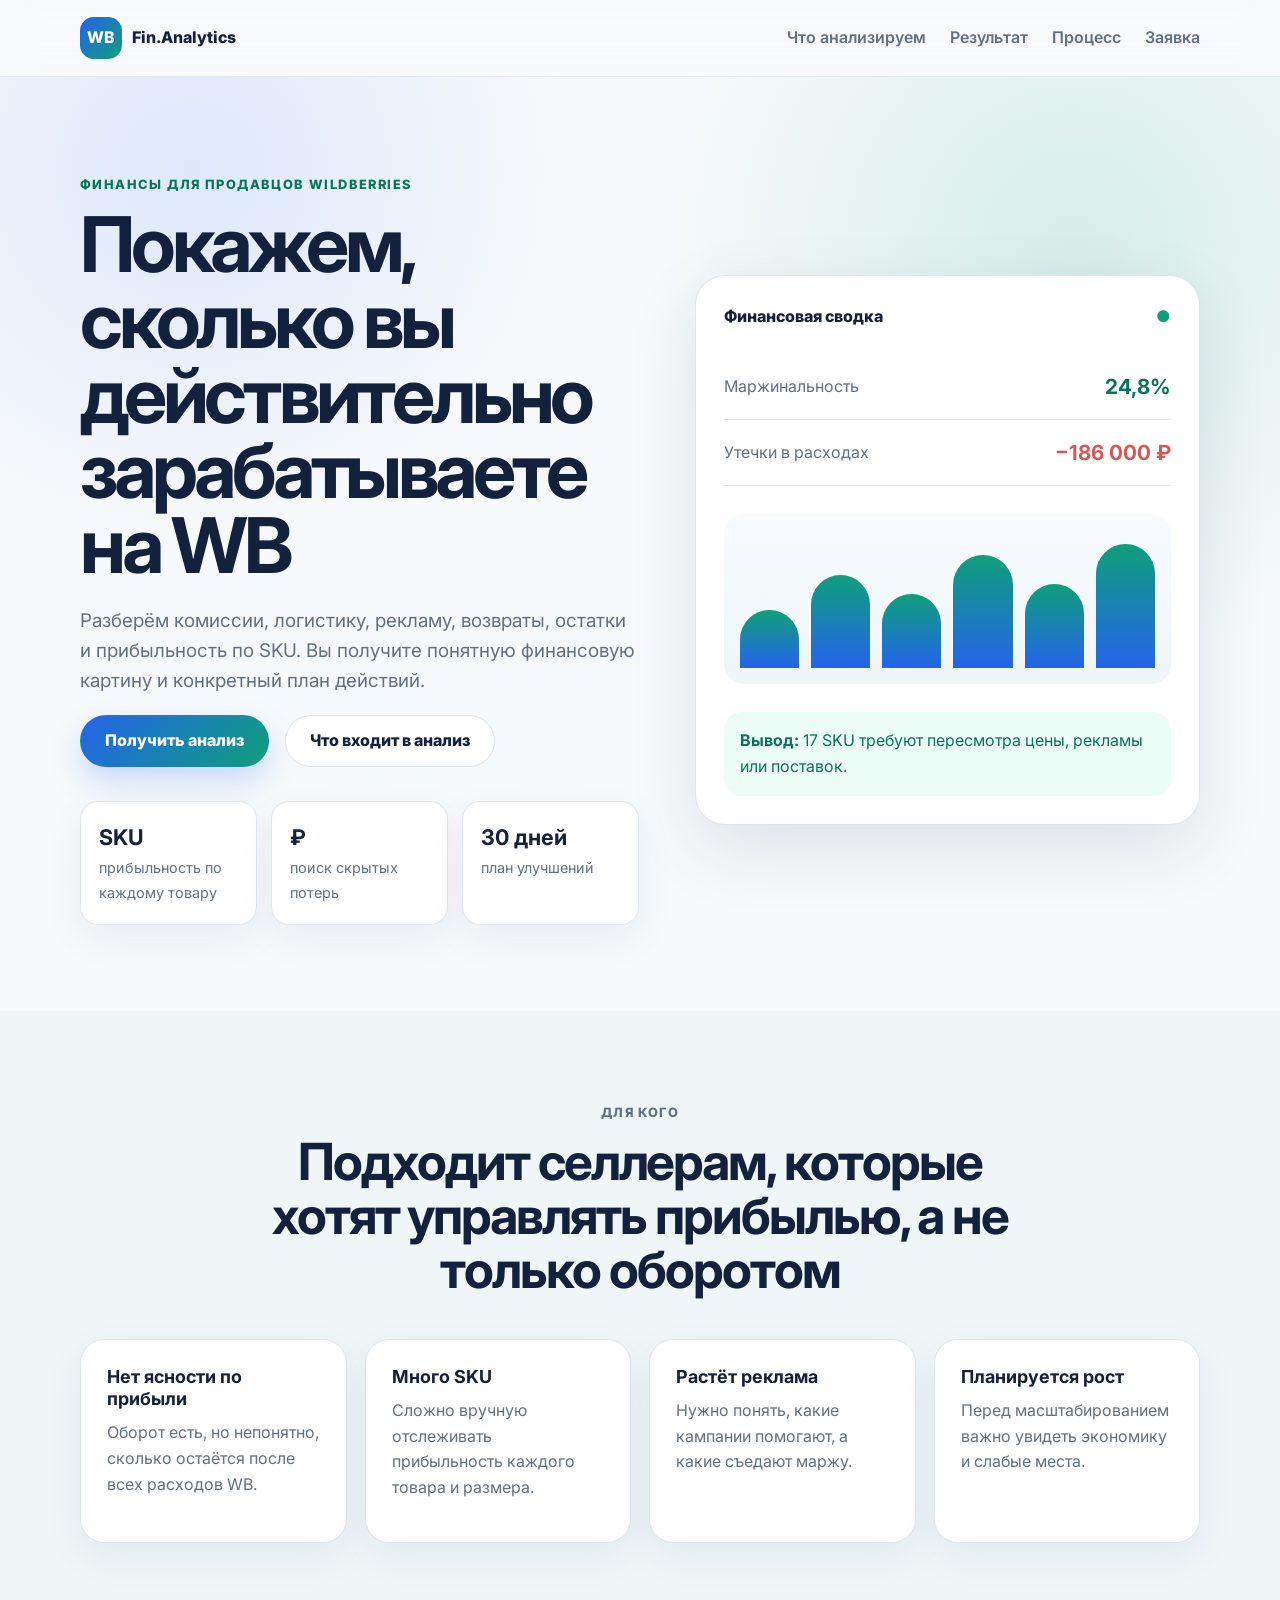
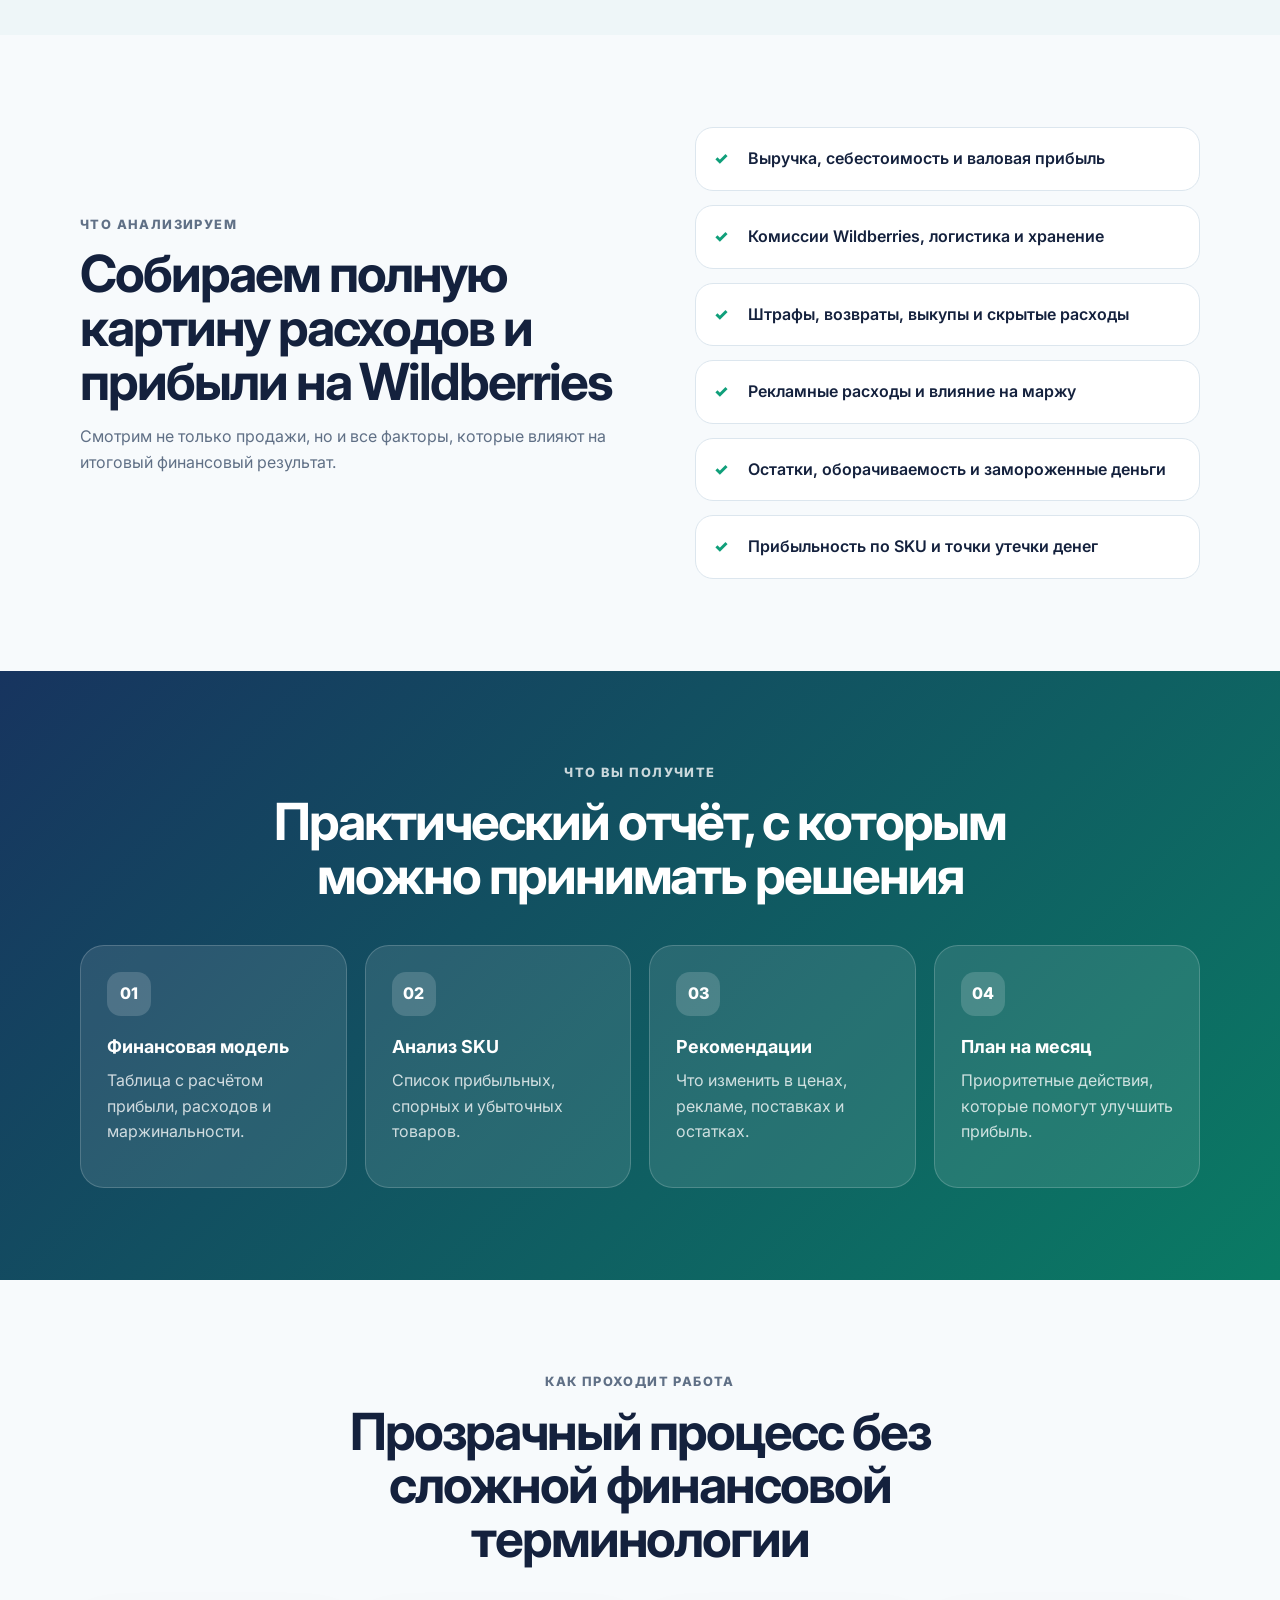
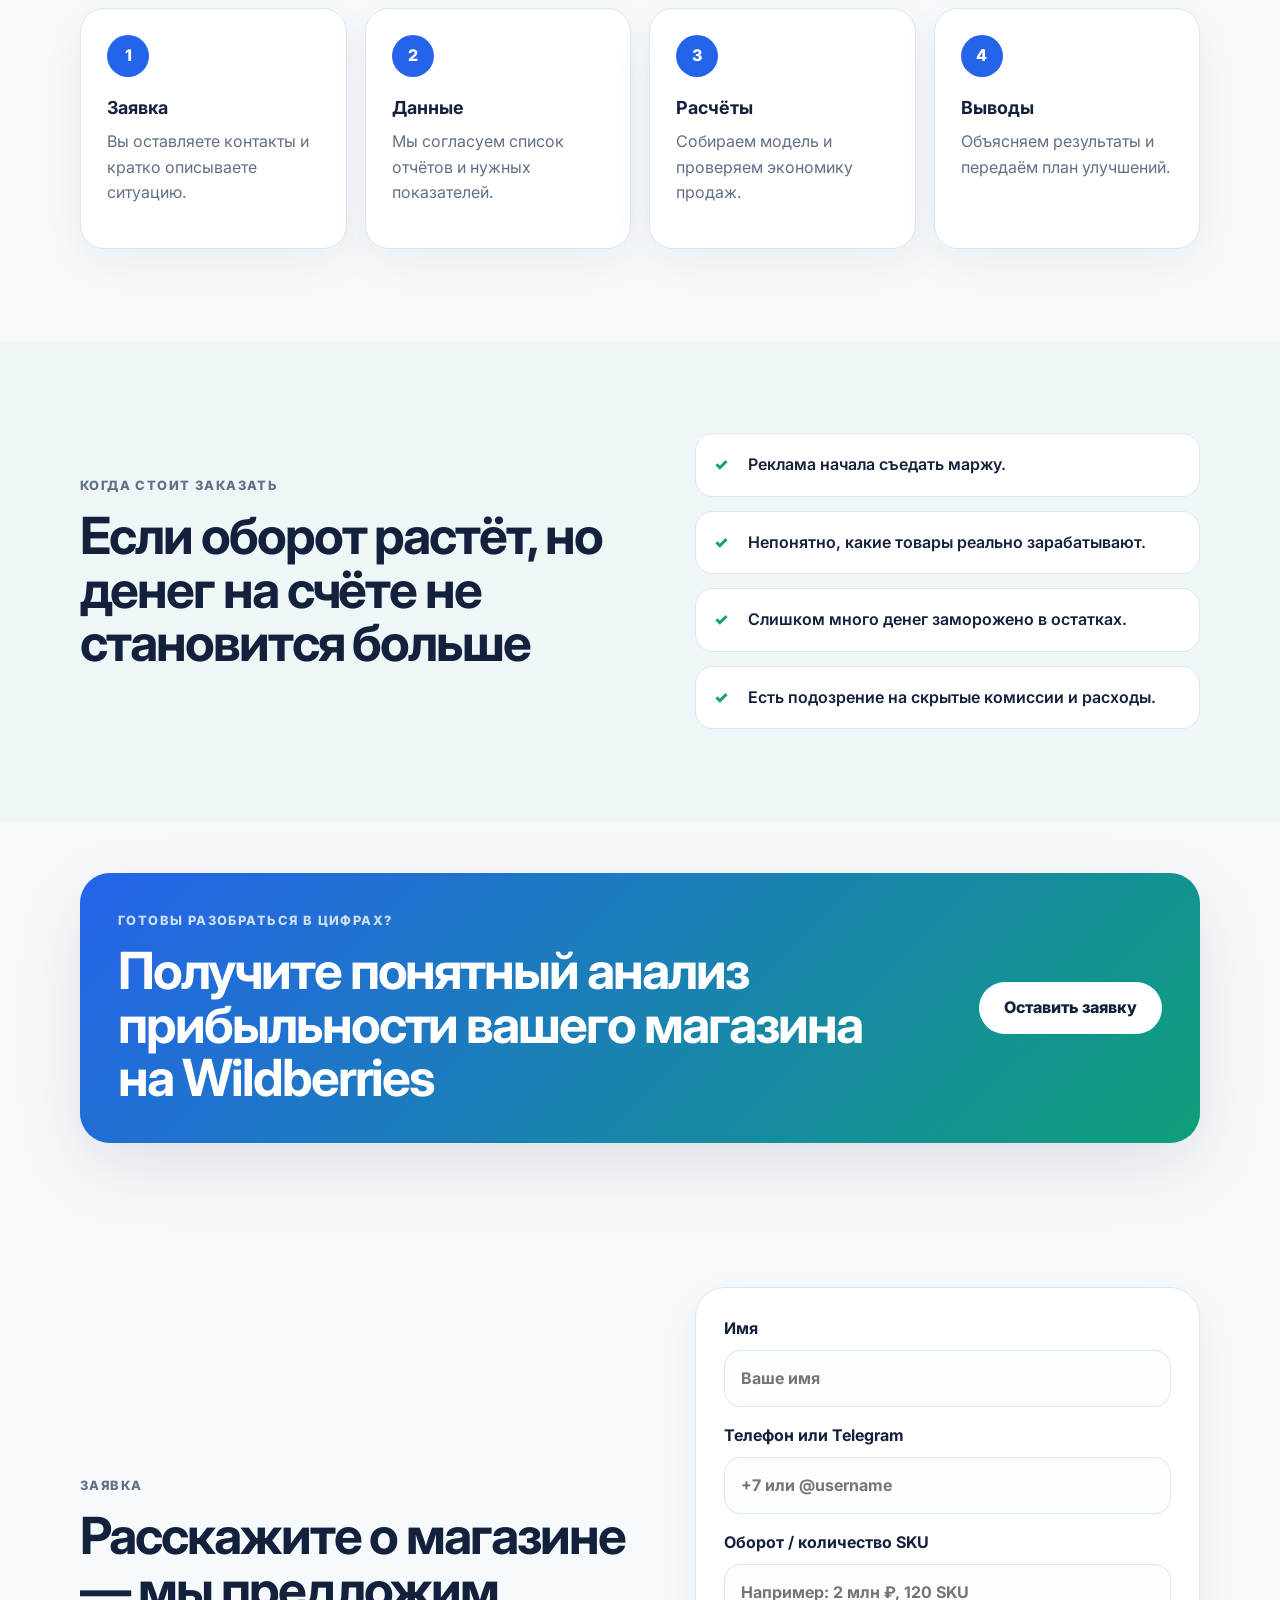
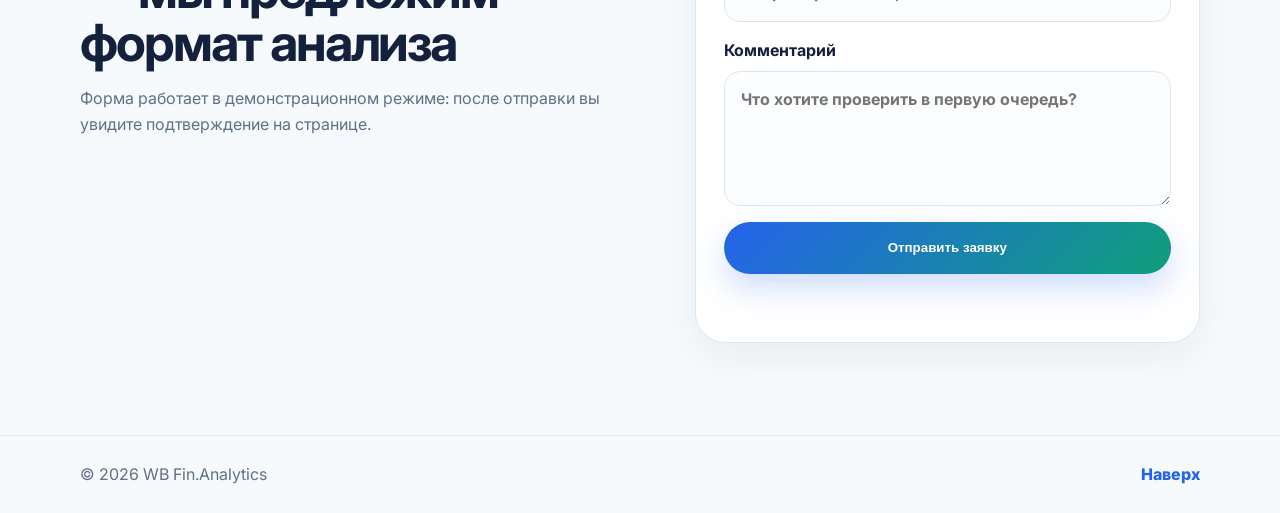
==== index.html @ b48332a6 "Create Wildberries financial analysis landing page" ====
<!DOCTYPE html>
<html lang="ru">
<head>
  <meta charset="UTF-8">
  <meta name="viewport" content="width=device-width, initial-scale=1.0">
  <title>Финансовый анализ продавцов Wildberries</title>
  <meta name="description" content="Финансовый анализ продавцов Wildberries: прибыльность по SKU, комиссии, логистика, реклама, остатки и рекомендации для роста прибыли.">
  <link rel="preconnect" href="https://fonts.googleapis.com">
  <link rel="preconnect" href="https://fonts.gstatic.com" crossorigin>
  <link href="https://fonts.googleapis.com/css2?family=Inter:wght@400;500;600;700;800&display=swap" rel="stylesheet">
  <link rel="stylesheet" href="styles.css">
</head>
<body>
  <header class="site-header">
    <nav class="nav container" aria-label="Основная навигация">
      <a class="logo" href="#top" aria-label="На главную">
        <span class="logo-mark">WB</span>
        <span>Fin.Analytics</span>
      </a>
      <button class="nav-toggle" type="button" aria-expanded="false" aria-controls="nav-menu">
        <span></span>
        <span></span>
        <span></span>
        <span class="visually-hidden">Открыть меню</span>
      </button>
      <ul class="nav-menu" id="nav-menu">
        <li><a href="#analysis">Что анализируем</a></li>
        <li><a href="#result">Результат</a></li>
        <li><a href="#process">Процесс</a></li>
        <li><a href="#contact">Заявка</a></li>
      </ul>
    </nav>
  </header>

  <main id="top">
    <section class="hero section">
      <div class="container hero-grid">
        <div class="hero-content">
          <p class="eyebrow">Финансы для продавцов Wildberries</p>
          <h1>Покажем, сколько вы действительно зарабатываете на WB</h1>
          <p class="hero-text">Разберём комиссии, логистику, рекламу, возвраты, остатки и прибыльность по SKU. Вы получите понятную финансовую картину и конкретный план действий.</p>
          <div class="hero-actions">
            <a class="button button-primary" href="#contact">Получить анализ</a>
            <a class="button button-secondary" href="#analysis">Что входит в анализ</a>
          </div>
          <div class="hero-stats" aria-label="Ключевые преимущества">
            <div><strong>SKU</strong><span>прибыльность по каждому товару</span></div>
            <div><strong>₽</strong><span>поиск скрытых потерь</span></div>
            <div><strong>30 дней</strong><span>план улучшений</span></div>
          </div>
        </div>
        <div class="hero-card" aria-label="Пример аналитической панели">
          <div class="dashboard-card">
            <div class="card-header">
              <span>Финансовая сводка</span>
              <span class="status-dot">●</span>
            </div>
            <div class="metric-row">
              <span>Маржинальность</span>
              <strong>24,8%</strong>
            </div>
            <div class="metric-row warning">
              <span>Утечки в расходах</span>
              <strong>−186 000 ₽</strong>
            </div>
            <div class="chart-bars" aria-hidden="true">
              <span style="height: 42%"></span>
              <span style="height: 68%"></span>
              <span style="height: 54%"></span>
              <span style="height: 82%"></span>
              <span style="height: 61%"></span>
              <span style="height: 90%"></span>
            </div>
            <div class="insight-box">
              <strong>Вывод:</strong> 17 SKU требуют пересмотра цены, рекламы или поставок.
            </div>
          </div>
        </div>
      </div>
    </section>

    <section class="section section-soft">
      <div class="container">
        <div class="section-heading">
          <p class="eyebrow">Для кого</p>
          <h2>Подходит селлерам, которые хотят управлять прибылью, а не только оборотом</h2>
        </div>
        <div class="cards four-columns">
          <article class="card"><h3>Нет ясности по прибыли</h3><p>Оборот есть, но непонятно, сколько остаётся после всех расходов WB.</p></article>
          <article class="card"><h3>Много SKU</h3><p>Сложно вручную отслеживать прибыльность каждого товара и размера.</p></article>
          <article class="card"><h3>Растёт реклама</h3><p>Нужно понять, какие кампании помогают, а какие съедают маржу.</p></article>
          <article class="card"><h3>Планируется рост</h3><p>Перед масштабированием важно увидеть экономику и слабые места.</p></article>
        </div>
      </div>
    </section>

    <section class="section" id="analysis">
      <div class="container split-grid">
        <div class="section-heading align-left">
          <p class="eyebrow">Что анализируем</p>
          <h2>Собираем полную картину расходов и прибыли на Wildberries</h2>
          <p>Смотрим не только продажи, но и все факторы, которые влияют на итоговый финансовый результат.</p>
        </div>
        <div class="check-list">
          <div>Выручка, себестоимость и валовая прибыль</div>
          <div>Комиссии Wildberries, логистика и хранение</div>
          <div>Штрафы, возвраты, выкупы и скрытые расходы</div>
          <div>Рекламные расходы и влияние на маржу</div>
          <div>Остатки, оборачиваемость и замороженные деньги</div>
          <div>Прибыльность по SKU и точки утечки денег</div>
        </div>
      </div>
    </section>

    <section class="section section-accent" id="result">
      <div class="container">
        <div class="section-heading">
          <p class="eyebrow">Что вы получите</p>
          <h2>Практический отчёт, с которым можно принимать решения</h2>
        </div>
        <div class="result-grid">
          <article class="result-card"><span>01</span><h3>Финансовая модель</h3><p>Таблица с расчётом прибыли, расходов и маржинальности.</p></article>
          <article class="result-card"><span>02</span><h3>Анализ SKU</h3><p>Список прибыльных, спорных и убыточных товаров.</p></article>
          <article class="result-card"><span>03</span><h3>Рекомендации</h3><p>Что изменить в ценах, рекламе, поставках и остатках.</p></article>
          <article class="result-card"><span>04</span><h3>План на месяц</h3><p>Приоритетные действия, которые помогут улучшить прибыль.</p></article>
        </div>
      </div>
    </section>

    <section class="section" id="process">
      <div class="container">
        <div class="section-heading">
          <p class="eyebrow">Как проходит работа</p>
          <h2>Прозрачный процесс без сложной финансовой терминологии</h2>
        </div>
        <ol class="steps">
          <li><span>1</span><h3>Заявка</h3><p>Вы оставляете контакты и кратко описываете ситуацию.</p></li>
          <li><span>2</span><h3>Данные</h3><p>Мы согласуем список отчётов и нужных показателей.</p></li>
          <li><span>3</span><h3>Расчёты</h3><p>Собираем модель и проверяем экономику продаж.</p></li>
          <li><span>4</span><h3>Выводы</h3><p>Объясняем результаты и передаём план улучшений.</p></li>
        </ol>
      </div>
    </section>

    <section class="section section-soft">
      <div class="container split-grid">
        <div class="section-heading align-left">
          <p class="eyebrow">Когда стоит заказать</p>
          <h2>Если оборот растёт, но денег на счёте не становится больше</h2>
        </div>
        <div class="signal-list">
          <p>Реклама начала съедать маржу.</p>
          <p>Непонятно, какие товары реально зарабатывают.</p>
          <p>Слишком много денег заморожено в остатках.</p>
          <p>Есть подозрение на скрытые комиссии и расходы.</p>
        </div>
      </div>
    </section>

    <section class="cta-section">
      <div class="container cta-box">
        <div>
          <p class="eyebrow">Готовы разобраться в цифрах?</p>
          <h2>Получите понятный анализ прибыльности вашего магазина на Wildberries</h2>
        </div>
        <a class="button button-primary" href="#contact">Оставить заявку</a>
      </div>
    </section>

    <section class="section" id="contact">
      <div class="container contact-grid">
        <div class="section-heading align-left">
          <p class="eyebrow">Заявка</p>
          <h2>Расскажите о магазине — мы предложим формат анализа</h2>
          <p>Форма работает в демонстрационном режиме: после отправки вы увидите подтверждение на странице.</p>
        </div>
        <form class="contact-form" id="lead-form">
          <label>Имя<input type="text" name="name" placeholder="Ваше имя" required></label>
          <label>Телефон или Telegram<input type="text" name="contact" placeholder="+7 или @username" required></label>
          <label>Оборот / количество SKU<input type="text" name="scale" placeholder="Например: 2 млн ₽, 120 SKU"></label>
          <label>Комментарий<textarea name="message" rows="4" placeholder="Что хотите проверить в первую очередь?"></textarea></label>
          <button class="button button-primary" type="submit">Отправить заявку</button>
          <p class="form-message" id="form-message" role="status"></p>
        </form>
      </div>
    </section>
  </main>

  <footer class="site-footer">
    <div class="container footer-content">
      <span>© 2026 WB Fin.Analytics</span>
      <a href="#top">Наверх</a>
    </div>
  </footer>

  <script src="script.js"></script>
</body>
</html>
---- styles.css ----
:root {
  --bg: #f7fafc;
  --surface: #ffffff;
  --surface-soft: #eef6f8;
  --text: #14213d;
  --muted: #607086;
  --blue: #2563eb;
  --green: #0f9f7a;
  --green-dark: #08745a;
  --border: #dce6ee;
  --shadow: 0 24px 70px rgba(20, 33, 61, 0.11);
  --radius: 24px;
}

* { box-sizing: border-box; }

html { scroll-behavior: smooth; }

body {
  margin: 0;
  font-family: "Inter", Arial, sans-serif;
  color: var(--text);
  background: var(--bg);
  line-height: 1.6;
}

a { color: inherit; text-decoration: none; }

.container {
  width: min(1120px, calc(100% - 40px));
  margin: 0 auto;
}

.visually-hidden {
  position: absolute;
  width: 1px;
  height: 1px;
  overflow: hidden;
  clip: rect(0, 0, 0, 0);
}

.site-header {
  position: sticky;
  top: 0;
  z-index: 20;
  background: rgba(247, 250, 252, 0.88);
  backdrop-filter: blur(18px);
  border-bottom: 1px solid rgba(220, 230, 238, 0.75);
}

.nav {
  min-height: 76px;
  display: flex;
  align-items: center;
  justify-content: space-between;
  gap: 24px;
}

.logo {
  display: inline-flex;
  align-items: center;
  gap: 10px;
  font-weight: 800;
}

.logo-mark {
  display: grid;
  place-items: center;
  width: 42px;
  height: 42px;
  border-radius: 14px;
  color: #fff;
  background: linear-gradient(135deg, var(--blue), var(--green));
}

.nav-menu {
  display: flex;
  align-items: center;
  gap: 24px;
  margin: 0;
  padding: 0;
  list-style: none;
  color: var(--muted);
  font-weight: 600;
}

.nav-menu a:hover { color: var(--blue); }

.nav-toggle {
  display: none;
  border: 0;
  background: transparent;
  padding: 8px;
  cursor: pointer;
}

.nav-toggle span:not(.visually-hidden) {
  display: block;
  width: 26px;
  height: 2px;
  margin: 5px 0;
  background: var(--text);
}

.section { padding: 92px 0; }

.hero {
  padding: 98px 0 86px;
  background:
    radial-gradient(circle at 15% 10%, rgba(37, 99, 235, 0.12), transparent 28%),
    radial-gradient(circle at 84% 18%, rgba(15, 159, 122, 0.14), transparent 32%);
}

.hero-grid,
.split-grid,
.contact-grid {
  display: grid;
  grid-template-columns: 1.05fr 0.95fr;
  gap: 56px;
  align-items: center;
}

.eyebrow {
  margin: 0 0 12px;
  color: var(--green-dark);
  text-transform: uppercase;
  letter-spacing: 0.11em;
  font-size: 0.8rem;
  font-weight: 800;
}

h1, h2, h3, p { margin-top: 0; }

h1 {
  margin-bottom: 22px;
  font-size: clamp(2.5rem, 6vw, 5rem);
  line-height: 0.98;
  letter-spacing: -0.055em;
}

h2 {
  margin-bottom: 16px;
  font-size: clamp(2rem, 4vw, 3.25rem);
  line-height: 1.05;
  letter-spacing: -0.04em;
}

h3 {
  margin-bottom: 10px;
  font-size: 1.12rem;
  line-height: 1.25;
}

.hero-text,
.section-heading p,
.card p,
.result-card p,
.steps p {
  color: var(--muted);
}

.hero-text {
  max-width: 640px;
  font-size: 1.18rem;
}

.hero-actions,
.cta-box {
  display: flex;
  align-items: center;
  gap: 16px;
  flex-wrap: wrap;
}

.button {
  display: inline-flex;
  align-items: center;
  justify-content: center;
  min-height: 52px;
  padding: 0 24px;
  border-radius: 999px;
  border: 1px solid transparent;
  font-weight: 800;
  cursor: pointer;
  transition: transform 0.2s ease, box-shadow 0.2s ease, background 0.2s ease;
}

.button:hover { transform: translateY(-2px); }

.button-primary {
  color: #fff;
  background: linear-gradient(135deg, var(--blue), var(--green));
  box-shadow: 0 14px 32px rgba(37, 99, 235, 0.22);
}

.button-secondary {
  background: var(--surface);
  border-color: var(--border);
  color: var(--text);
}

.hero-stats {
  display: grid;
  grid-template-columns: repeat(3, 1fr);
  gap: 14px;
  margin-top: 34px;
}

.hero-stats div,
.card,
.result-card,
.steps li,
.contact-form,
.dashboard-card {
  background: var(--surface);
  border: 1px solid var(--border);
  box-shadow: 0 14px 40px rgba(20, 33, 61, 0.06);
}

.hero-stats div {
  padding: 18px;
  border-radius: 18px;
}

.hero-stats strong { display: block; font-size: 1.35rem; }
.hero-stats span { color: var(--muted); font-size: 0.9rem; }

.dashboard-card {
  padding: 28px;
  border-radius: 30px;
  box-shadow: var(--shadow);
}

.card-header,
.metric-row,
.footer-content {
  display: flex;
  justify-content: space-between;
  align-items: center;
}

.card-header { margin-bottom: 24px; font-weight: 800; }
.status-dot { color: var(--green); }

.metric-row {
  padding: 16px 0;
  border-bottom: 1px solid var(--border);
  color: var(--muted);
}

.metric-row strong { color: var(--green-dark); font-size: 1.3rem; }
.metric-row.warning strong { color: #d95656; }

.chart-bars {
  display: flex;
  align-items: end;
  gap: 12px;
  height: 170px;
  margin: 28px 0;
  padding: 16px;
  border-radius: 20px;
  background: linear-gradient(180deg, #f8fbff, #eef6f8);
}

.chart-bars span {
  flex: 1;
  min-width: 24px;
  border-radius: 999px 999px 8px 8px;
  background: linear-gradient(180deg, var(--green), var(--blue));
}

.insight-box {
  padding: 16px;
  border-radius: 18px;
  background: #ecfdf7;
  color: var(--green-dark);
}

.section-soft { background: var(--surface-soft); }

.section-heading {
  max-width: 780px;
  margin: 0 auto 42px;
  text-align: center;
}

.section-heading.align-left {
  margin: 0;
  text-align: left;
}

.cards,
.result-grid,
.steps {
  display: grid;
  gap: 18px;
}

.four-columns { grid-template-columns: repeat(4, 1fr); }
.result-grid { grid-template-columns: repeat(4, 1fr); }

.card,
.result-card,
.steps li {
  padding: 26px;
  border-radius: var(--radius);
}

.check-list {
  display: grid;
  gap: 14px;
}

.check-list div,
.signal-list p {
  margin: 0;
  padding: 18px 18px 18px 52px;
  border-radius: 18px;
  background: var(--surface);
  border: 1px solid var(--border);
  position: relative;
  font-weight: 600;
}

.check-list div::before,
.signal-list p::before {
  content: "✓";
  position: absolute;
  left: 18px;
  top: 18px;
  color: var(--green);
  font-weight: 900;
}

.section-accent {
  color: #fff;
  background: linear-gradient(135deg, #17345f, #0a7b64);
}

.section-accent .eyebrow,
.section-accent p { color: rgba(255, 255, 255, 0.78); }

.result-card {
  background: rgba(255, 255, 255, 0.1);
  border-color: rgba(255, 255, 255, 0.18);
  box-shadow: none;
}

.result-card span {
  display: inline-grid;
  place-items: center;
  width: 44px;
  height: 44px;
  margin-bottom: 20px;
  border-radius: 14px;
  background: rgba(255, 255, 255, 0.16);
  font-weight: 800;
}

.steps {
  grid-template-columns: repeat(4, 1fr);
  padding: 0;
  margin: 0;
  list-style: none;
  counter-reset: none;
}

.steps span {
  display: inline-grid;
  place-items: center;
  width: 42px;
  height: 42px;
  margin-bottom: 20px;
  border-radius: 50%;
  color: #fff;
  background: var(--blue);
  font-weight: 800;
}

.signal-list { display: grid; gap: 14px; }

.cta-section { padding: 52px 0; }

.cta-box {
  justify-content: space-between;
  padding: 38px;
  border-radius: 30px;
  color: #fff;
  background: linear-gradient(135deg, var(--blue), var(--green));
  box-shadow: var(--shadow);
}

.cta-box .eyebrow { color: rgba(255, 255, 255, 0.78); }
.cta-box h2 { max-width: 760px; margin-bottom: 0; }
.cta-box .button-primary { background: #fff; color: var(--text); box-shadow: none; }

.contact-form {
  display: grid;
  gap: 16px;
  padding: 28px;
  border-radius: 30px;
}

label {
  display: grid;
  gap: 8px;
  color: var(--text);
  font-weight: 700;
}

input,
textarea {
  width: 100%;
  border: 1px solid var(--border);
  border-radius: 16px;
  padding: 15px 16px;
  font: inherit;
  color: var(--text);
  background: #fbfdff;
}

input:focus,
textarea:focus {
  outline: 3px solid rgba(37, 99, 235, 0.16);
  border-color: var(--blue);
}

.form-message {
  min-height: 24px;
  margin: 0;
  color: var(--green-dark);
  font-weight: 700;
}

.site-footer {
  padding: 26px 0;
  border-top: 1px solid var(--border);
  color: var(--muted);
}

.site-footer a { font-weight: 800; color: var(--blue); }

@media (max-width: 920px) {
  .nav-toggle { display: block; }

  .nav-menu {
    position: absolute;
    left: 20px;
    right: 20px;
    top: 76px;
    display: none;
    flex-direction: column;
    align-items: flex-start;
    padding: 20px;
    border: 1px solid var(--border);
    border-radius: 22px;
    background: var(--surface);
    box-shadow: var(--shadow);
  }

  .nav-menu.is-open { display: flex; }

  .hero-grid,
  .split-grid,
  .contact-grid {
    grid-template-columns: 1fr;
  }

  .four-columns,
  .result-grid,
  .steps {
    grid-template-columns: repeat(2, 1fr);
  }
}

@media (max-width: 640px) {
  .container { width: min(100% - 28px, 1120px); }
  .section { padding: 64px 0; }
  .hero { padding: 72px 0 58px; }
  .hero-actions { align-items: stretch; flex-direction: column; }
  .button { width: 100%; }
  .hero-stats,
  .four-columns,
  .result-grid,
  .steps { grid-template-columns: 1fr; }
  .dashboard-card,
  .contact-form,
  .cta-box { padding: 22px; border-radius: 24px; }
  .chart-bars { height: 140px; }
  .cta-box { align-items: stretch; }
  .footer-content { flex-direction: column; gap: 10px; }
}
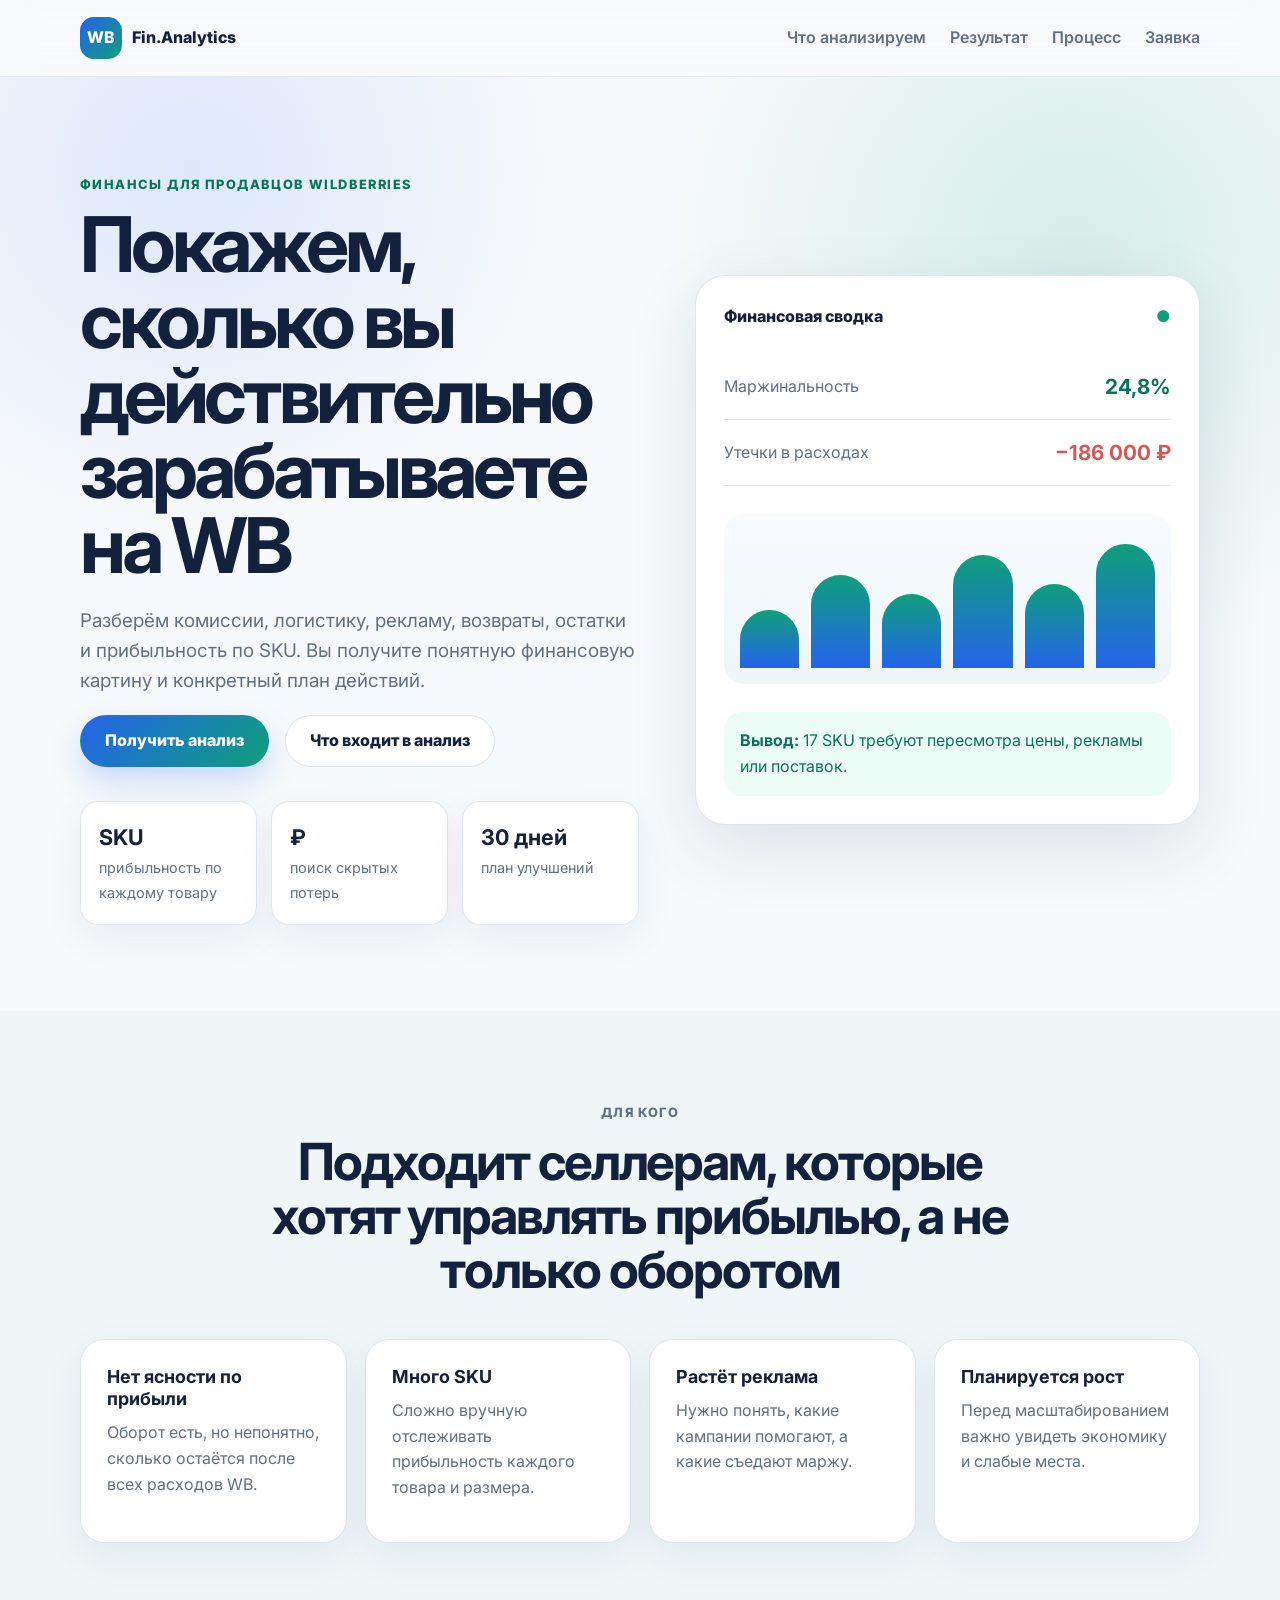
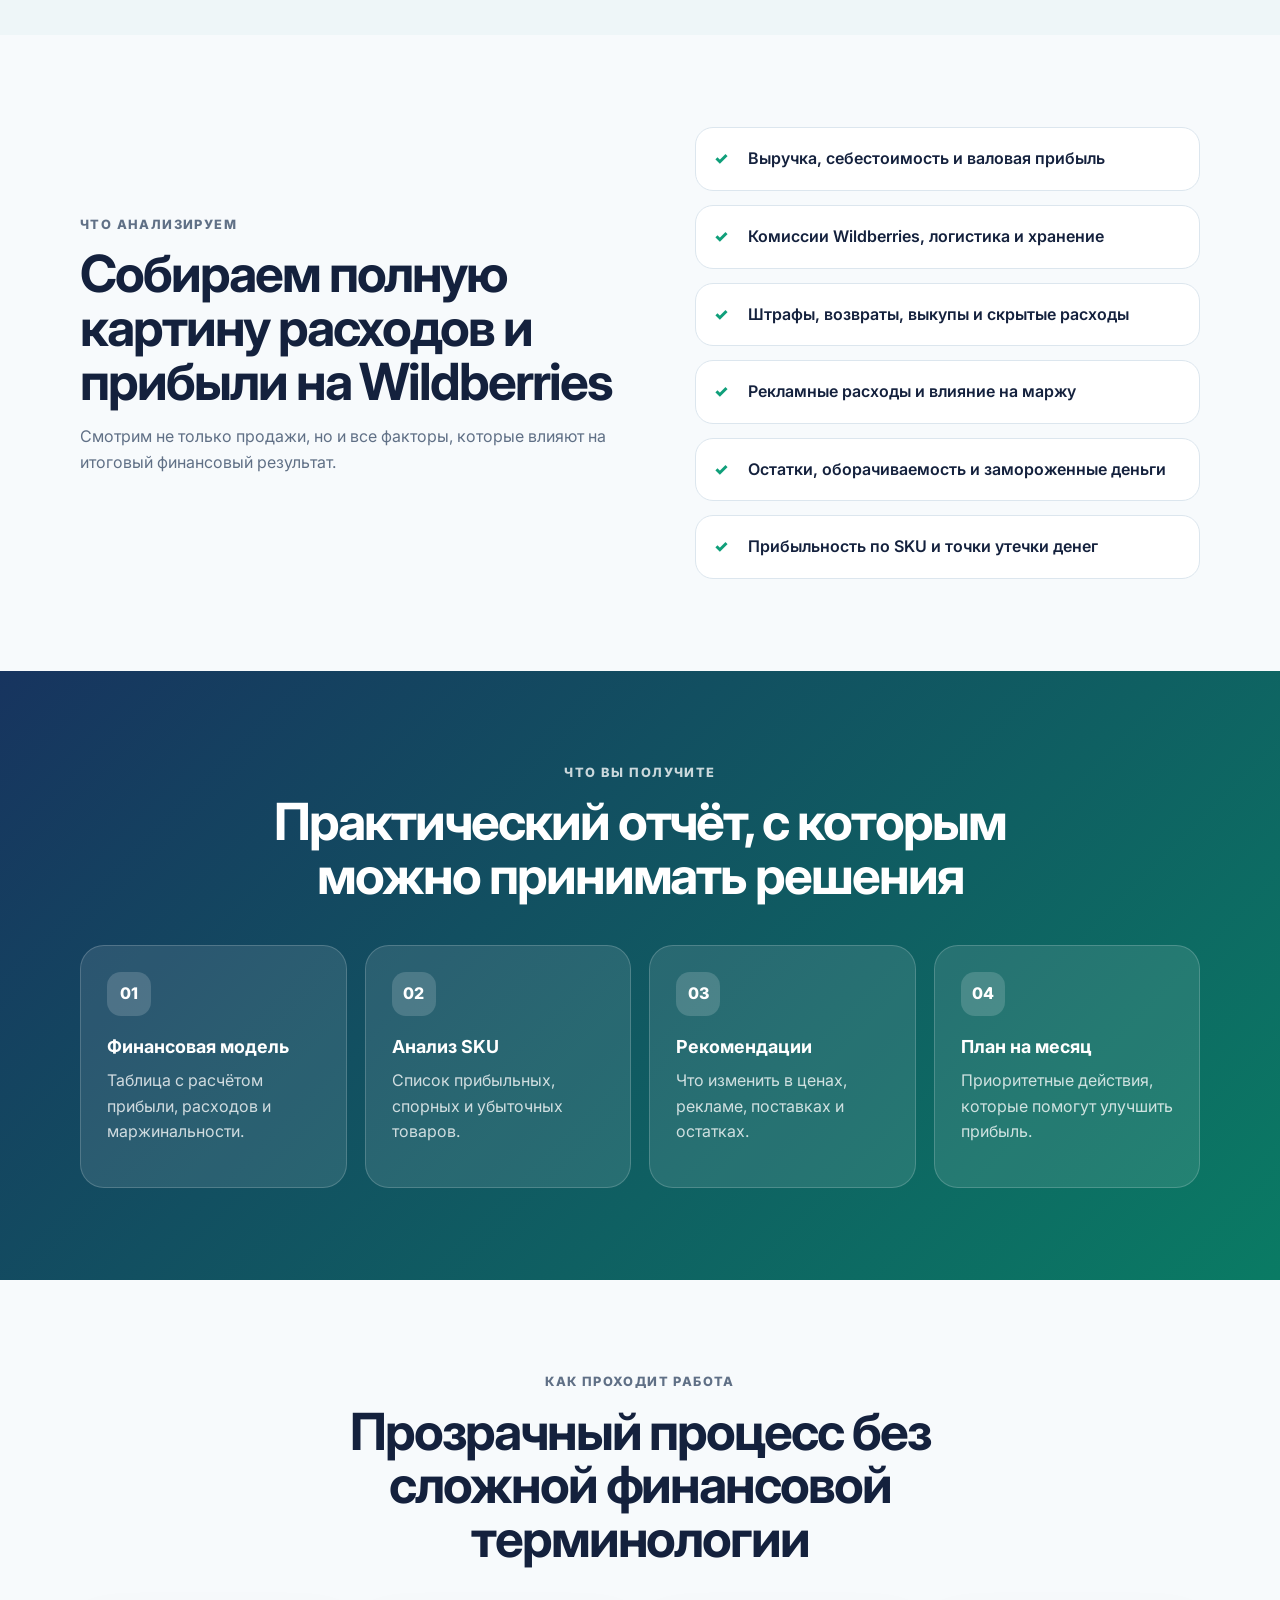
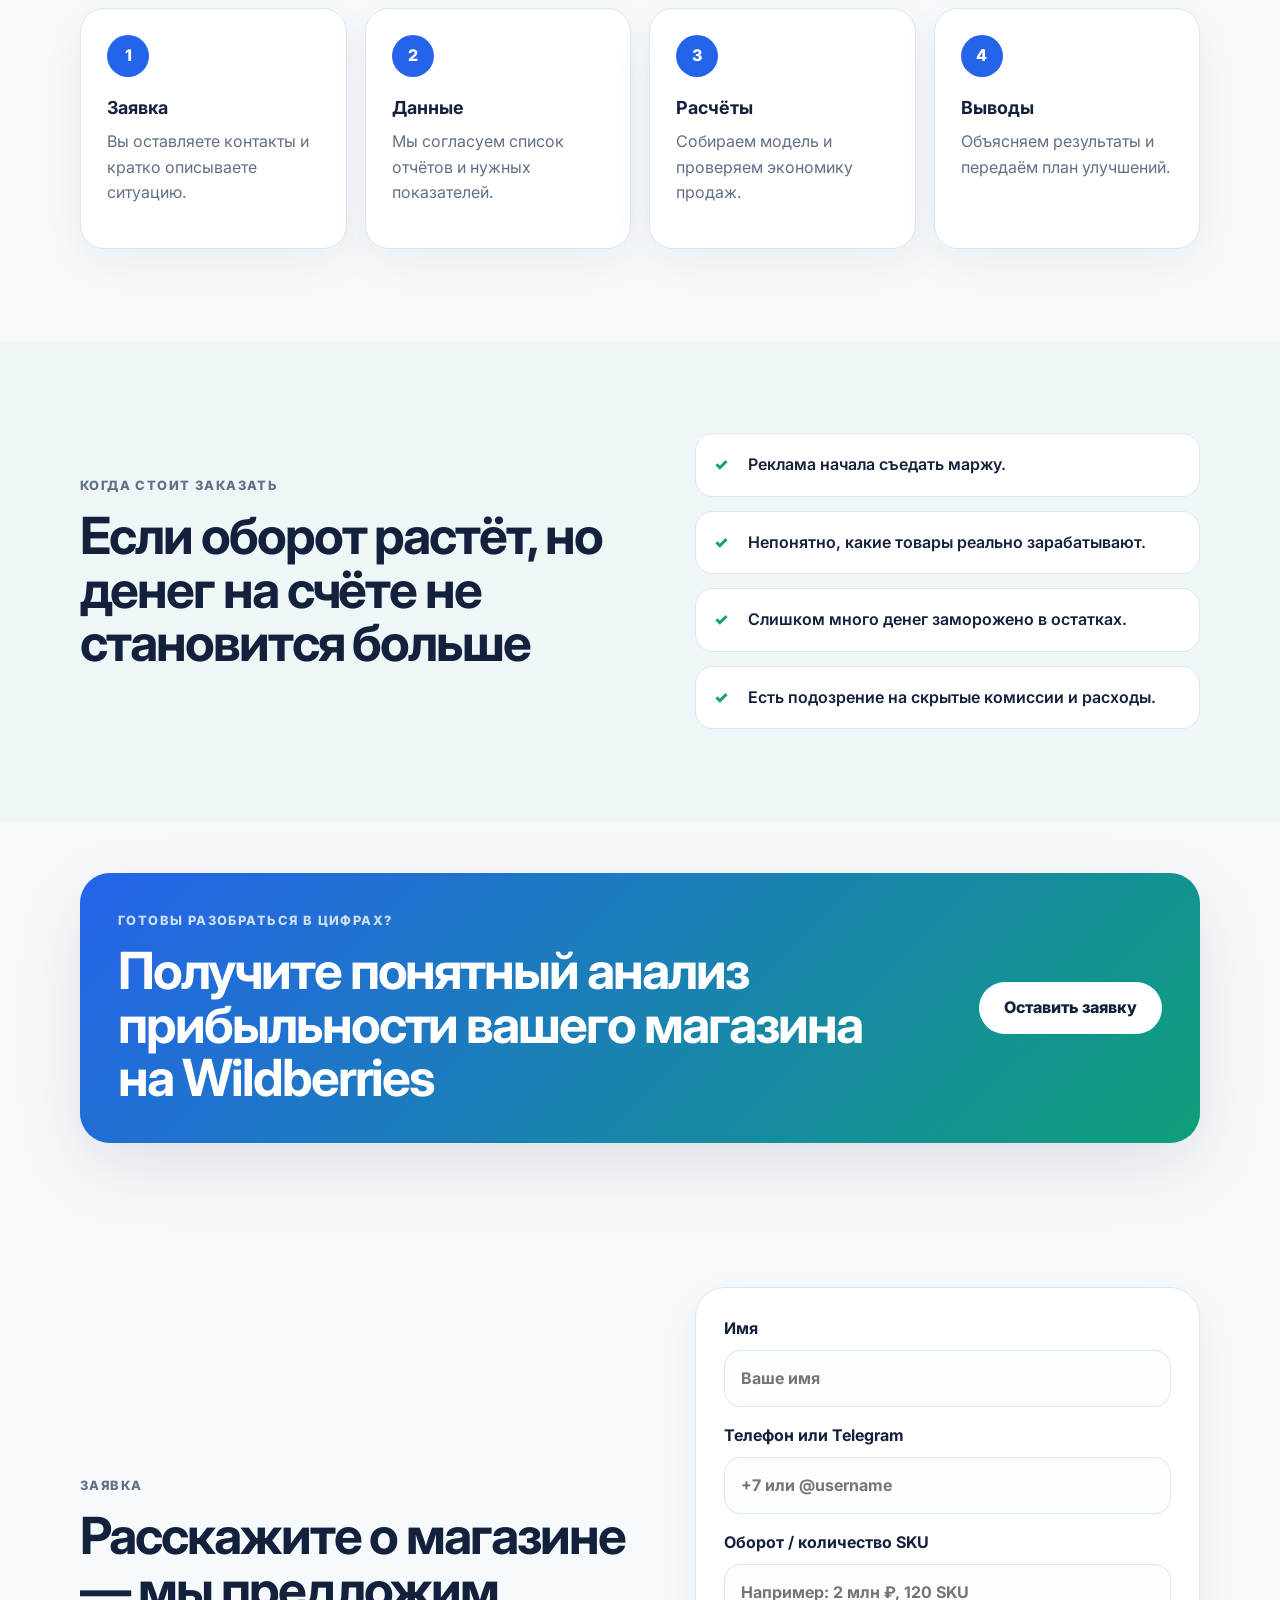
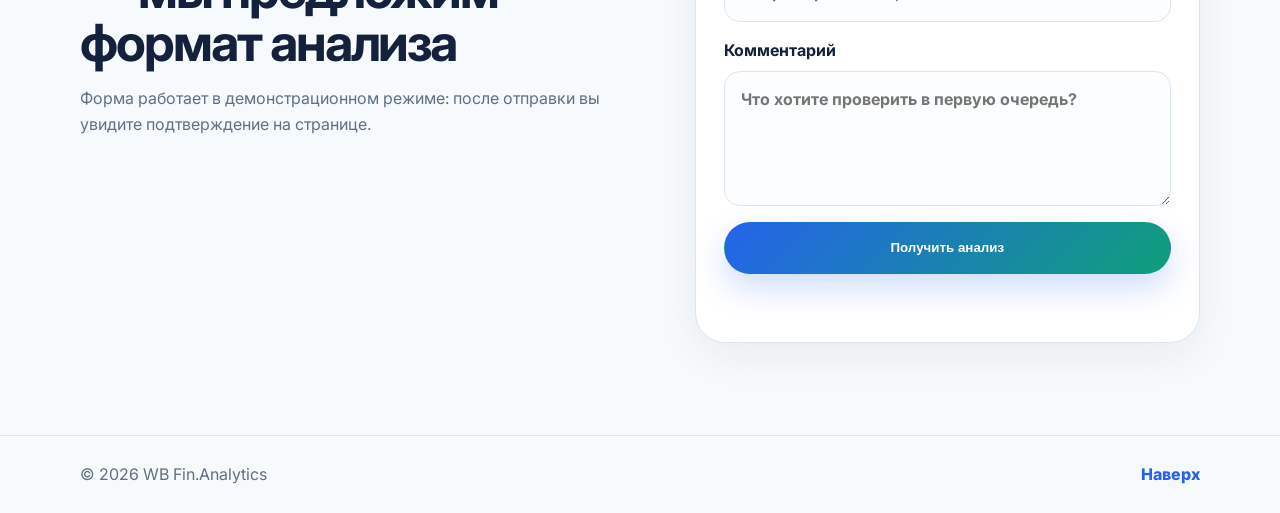
==== commit 71c84dd7: "Rename form submit button to Получить анализ" ====
--- a/index.html
+++ b/index.html
@@ -179,7 +179,7 @@
           <label>Телефон или Telegram<input type="text" name="contact" placeholder="+7 или @username" required></label>
           <label>Оборот / количество SKU<input type="text" name="scale" placeholder="Например: 2 млн ₽, 120 SKU"></label>
           <label>Комментарий<textarea name="message" rows="4" placeholder="Что хотите проверить в первую очередь?"></textarea></label>
-          <button class="button button-primary" type="submit">Отправить заявку</button>
+          <button class="button button-primary" type="submit">Получить анализ</button>
           <p class="form-message" id="form-message" role="status"></p>
         </form>
       </div>
@@ -195,4 +195,4 @@
 
   <script src="script.js"></script>
 </body>
-</html>
+</html>
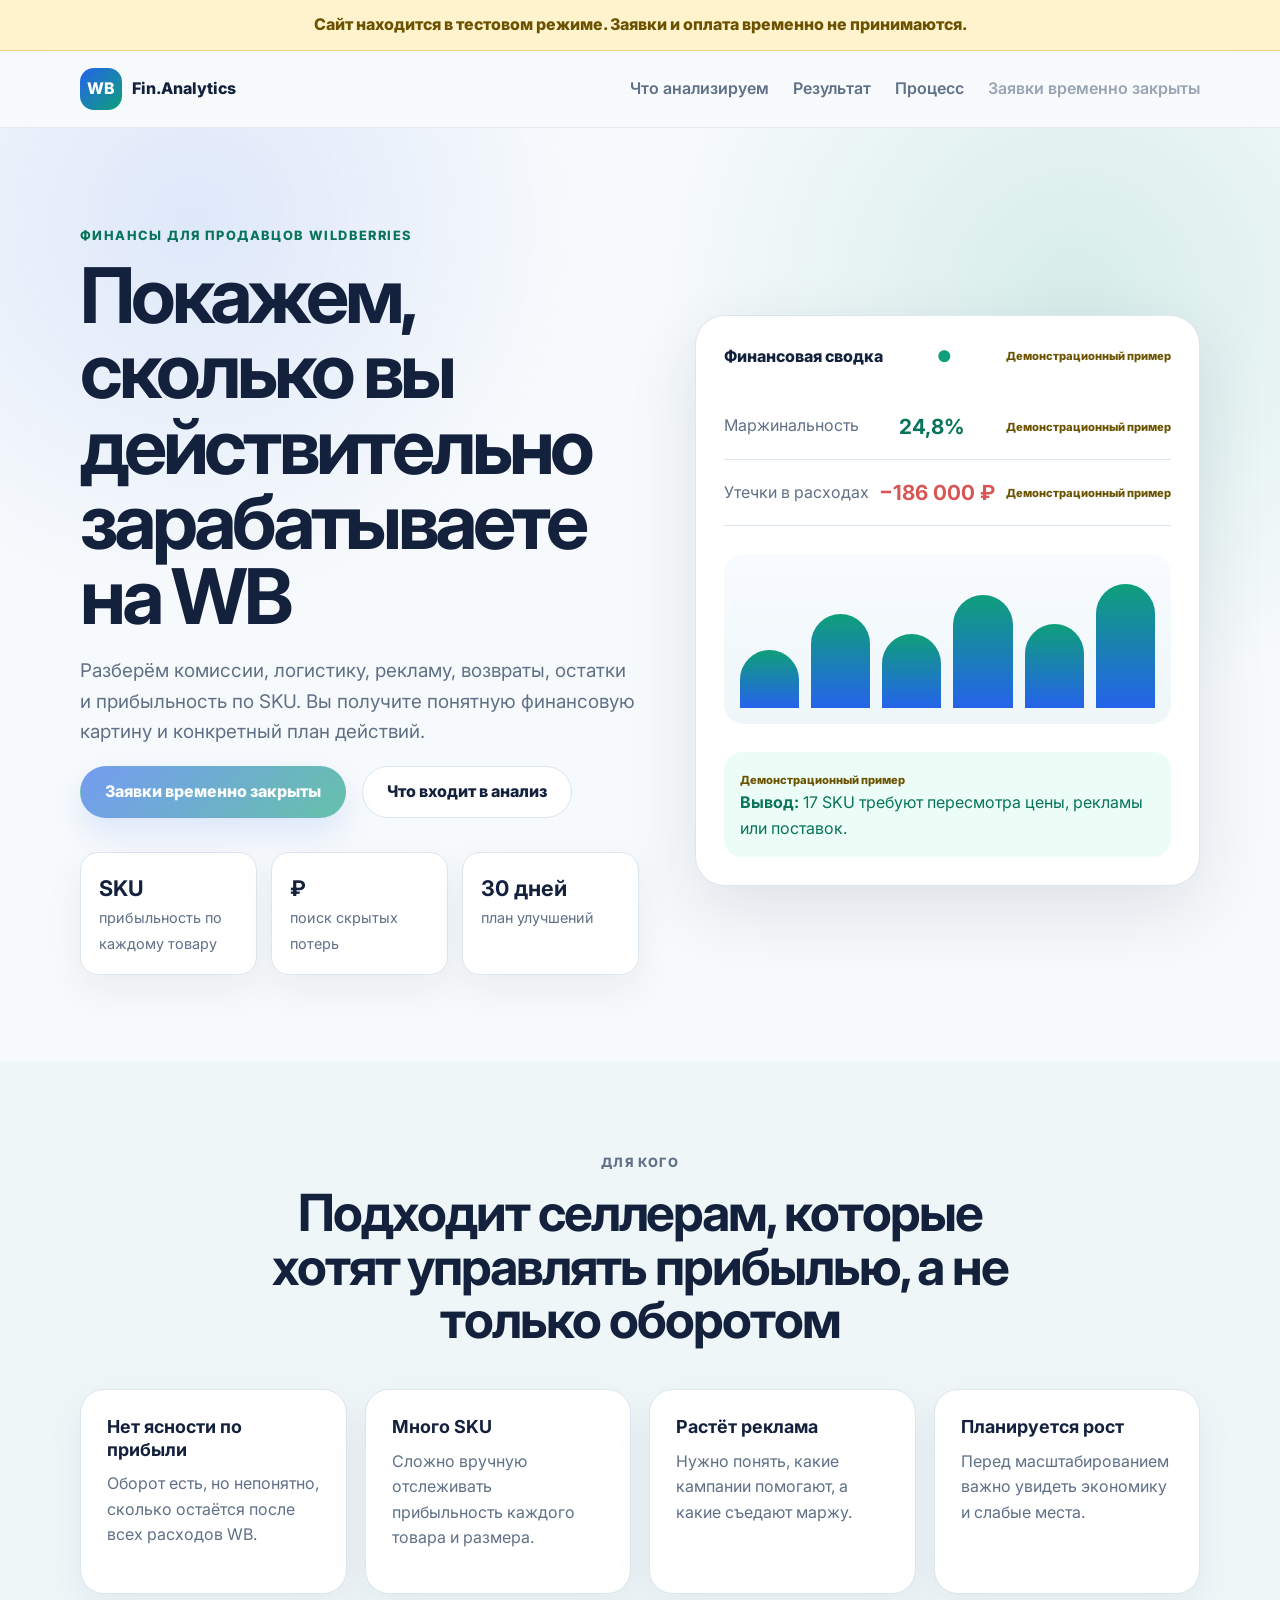
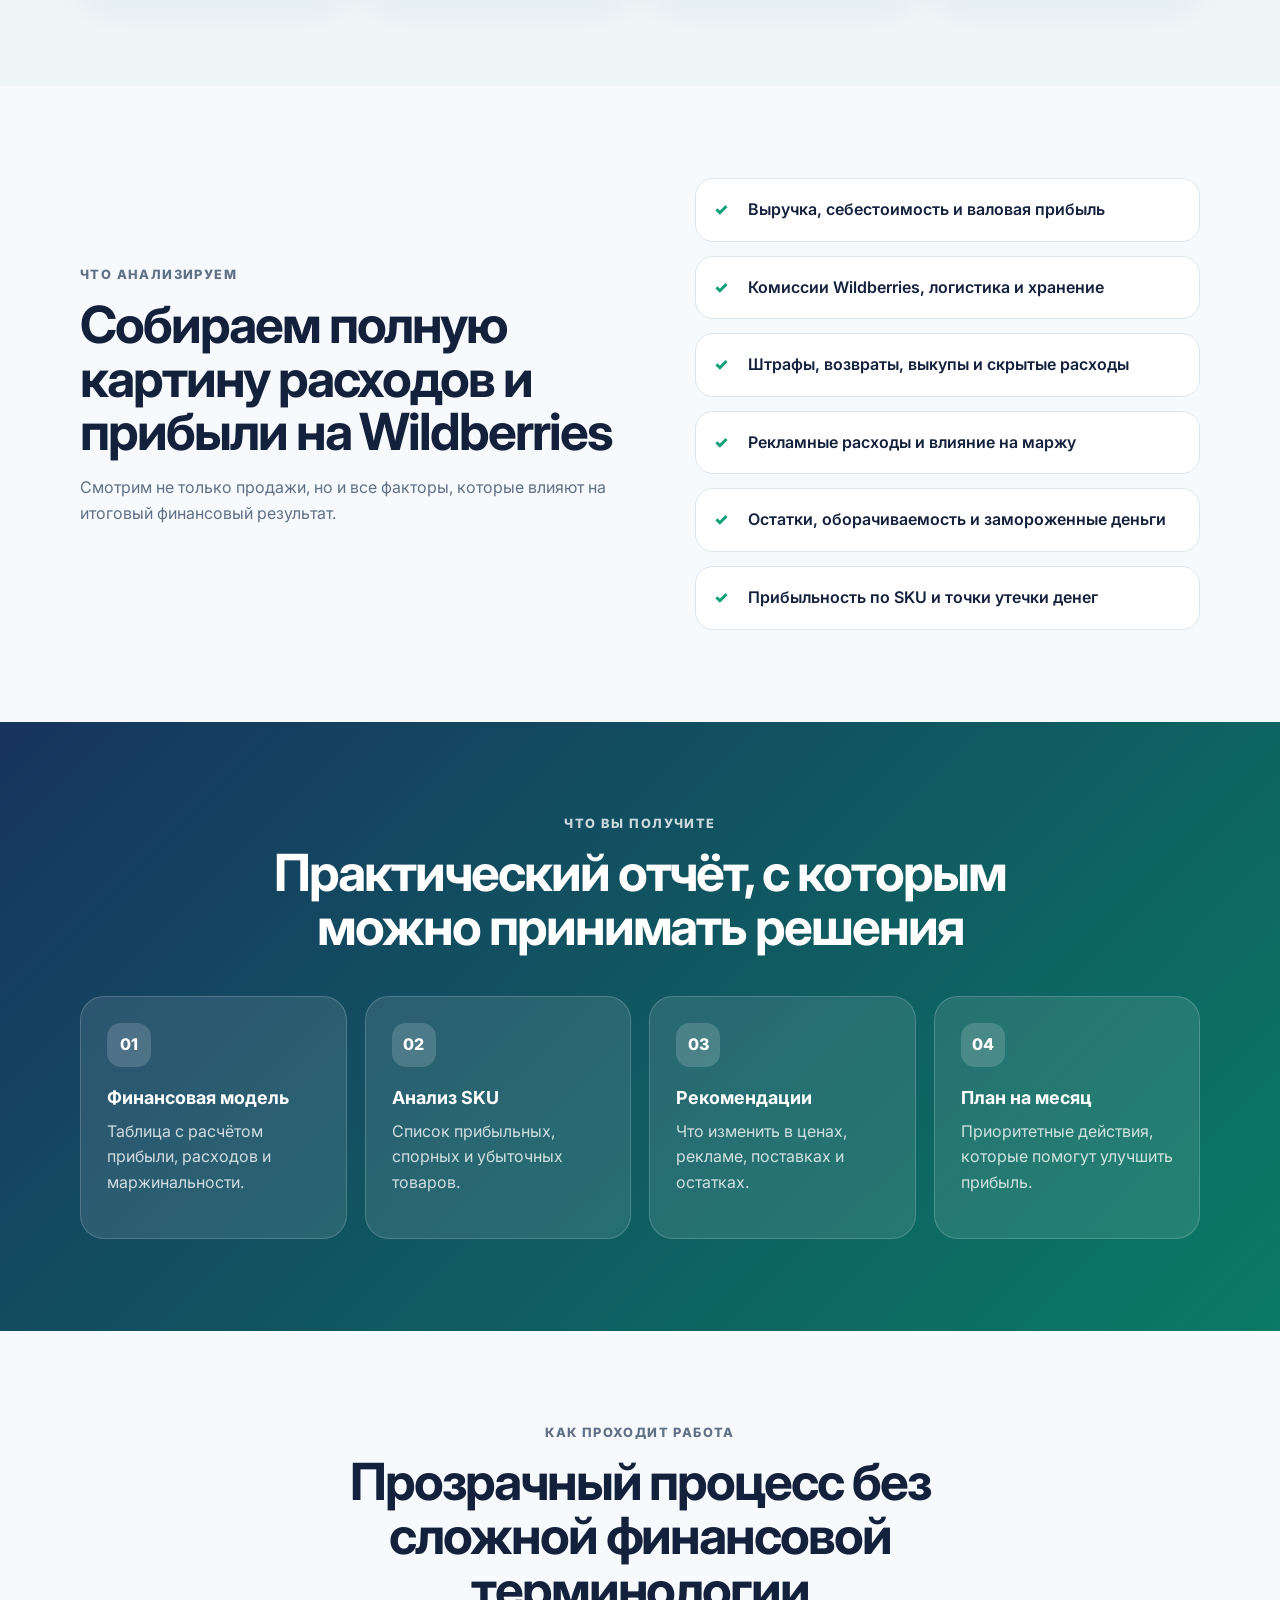
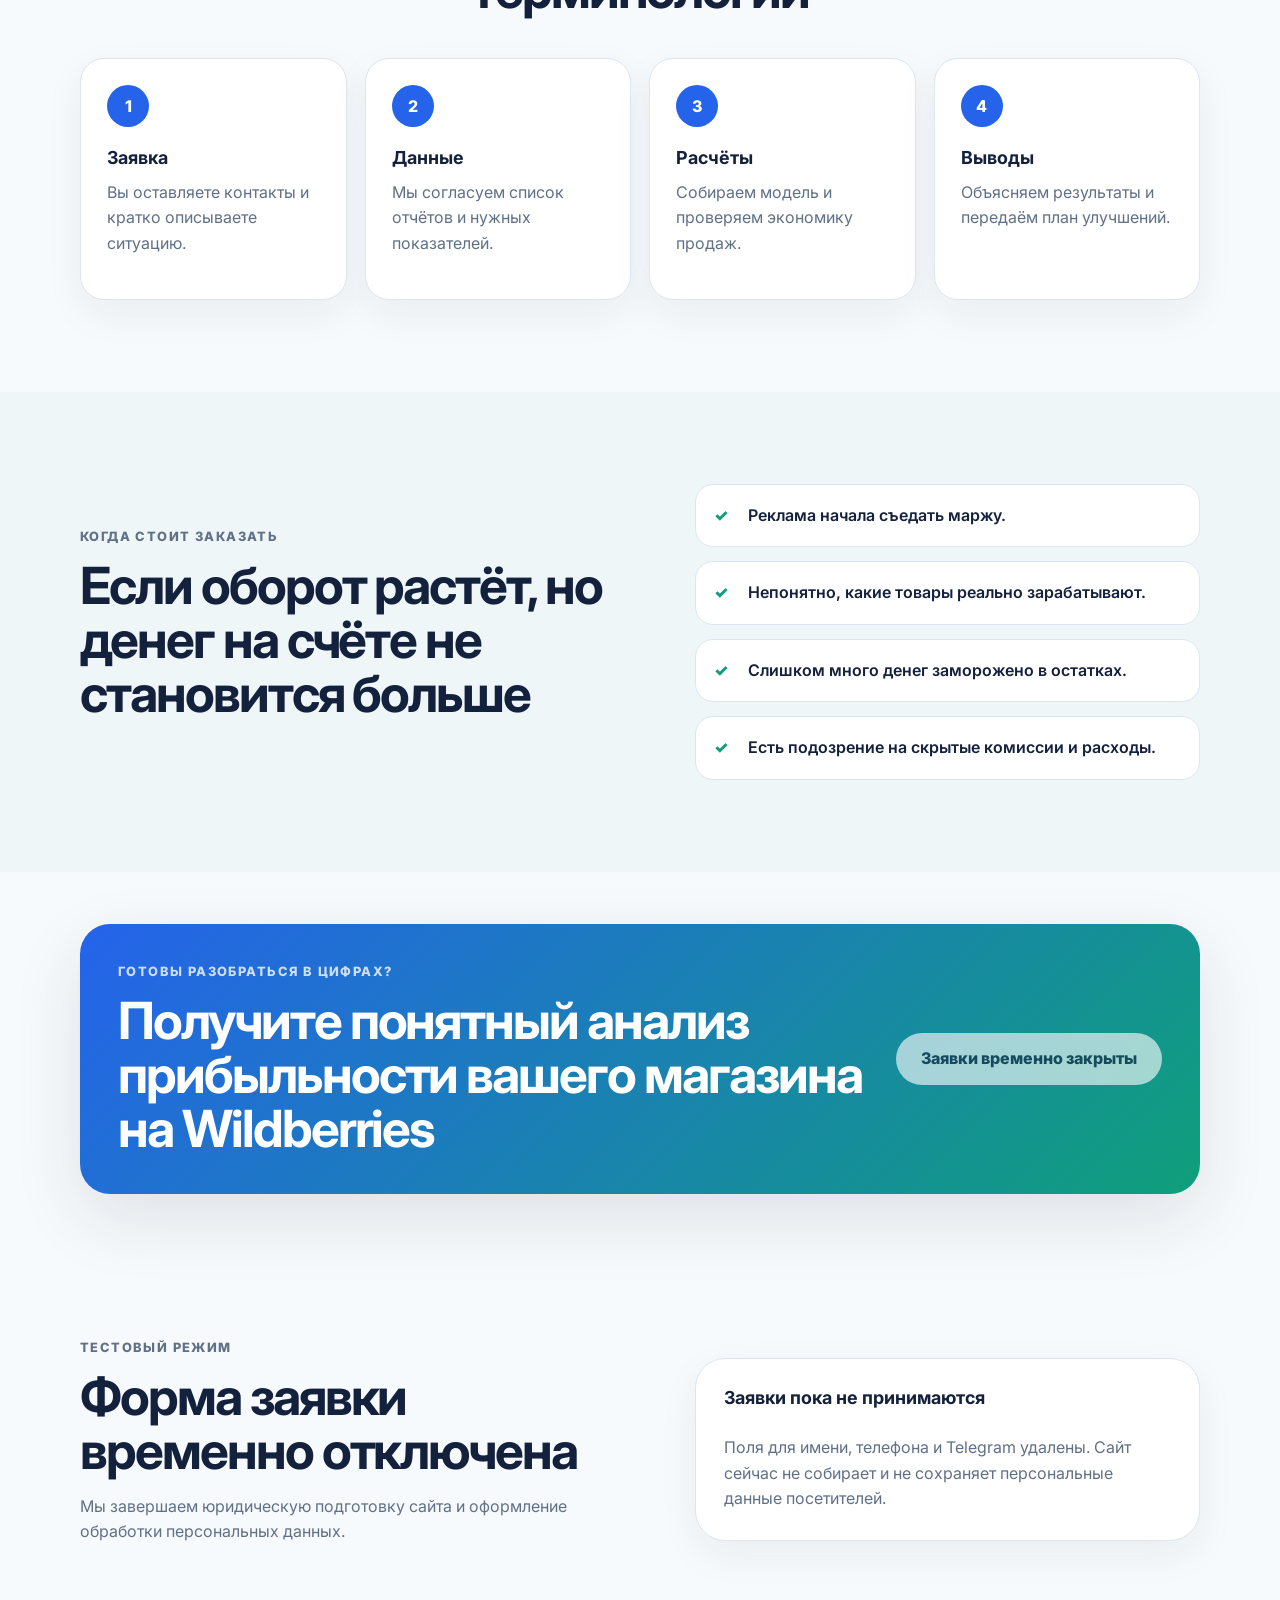
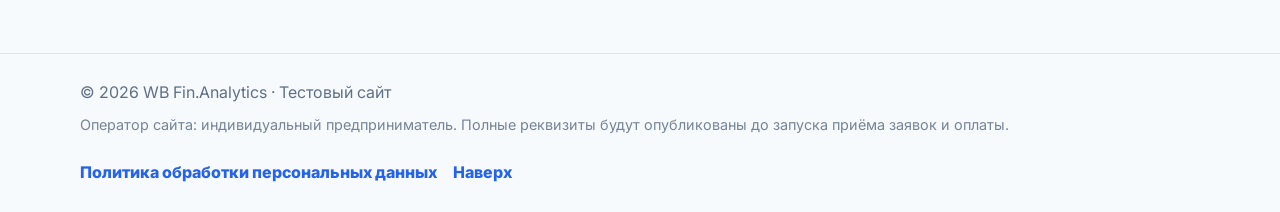
==== commit ef651b9d: "Добавить юридический блок и ссылку на политику" ====
--- a/index.html
+++ b/index.html
@@ -13,16 +13,8 @@
 <body>
   <header class="site-header">
     <nav class="nav container" aria-label="Основная навигация">
-      <a class="logo" href="#top" aria-label="На главную">
-        <span class="logo-mark">WB</span>
-        <span>Fin.Analytics</span>
-      </a>
-      <button class="nav-toggle" type="button" aria-expanded="false" aria-controls="nav-menu">
-        <span></span>
-        <span></span>
-        <span></span>
-        <span class="visually-hidden">Открыть меню</span>
-      </button>
+      <a class="logo" href="#top" aria-label="На главную"><span class="logo-mark">WB</span><span>Fin.Analytics</span></a>
+      <button class="nav-toggle" type="button" aria-expanded="false" aria-controls="nav-menu"><span></span><span></span><span></span><span class="visually-hidden">Открыть меню</span></button>
       <ul class="nav-menu" id="nav-menu">
         <li><a href="#analysis">Что анализируем</a></li>
         <li><a href="#result">Результат</a></li>
@@ -33,163 +25,33 @@
   </header>
 
   <main id="top">
-    <section class="hero section">
-      <div class="container hero-grid">
-        <div class="hero-content">
-          <p class="eyebrow">Финансы для продавцов Wildberries</p>
-          <h1>Покажем, сколько вы действительно зарабатываете на WB</h1>
-          <p class="hero-text">Разберём комиссии, логистику, рекламу, возвраты, остатки и прибыльность по SKU. Вы получите понятную финансовую картину и конкретный план действий.</p>
-          <div class="hero-actions">
-            <a class="button button-primary" href="#contact">Получить анализ</a>
-            <a class="button button-secondary" href="#analysis">Что входит в анализ</a>
-          </div>
-          <div class="hero-stats" aria-label="Ключевые преимущества">
-            <div><strong>SKU</strong><span>прибыльность по каждому товару</span></div>
-            <div><strong>₽</strong><span>поиск скрытых потерь</span></div>
-            <div><strong>30 дней</strong><span>план улучшений</span></div>
-          </div>
-        </div>
-        <div class="hero-card" aria-label="Пример аналитической панели">
-          <div class="dashboard-card">
-            <div class="card-header">
-              <span>Финансовая сводка</span>
-              <span class="status-dot">●</span>
-            </div>
-            <div class="metric-row">
-              <span>Маржинальность</span>
-              <strong>24,8%</strong>
-            </div>
-            <div class="metric-row warning">
-              <span>Утечки в расходах</span>
-              <strong>−186 000 ₽</strong>
-            </div>
-            <div class="chart-bars" aria-hidden="true">
-              <span style="height: 42%"></span>
-              <span style="height: 68%"></span>
-              <span style="height: 54%"></span>
-              <span style="height: 82%"></span>
-              <span style="height: 61%"></span>
-              <span style="height: 90%"></span>
-            </div>
-            <div class="insight-box">
-              <strong>Вывод:</strong> 17 SKU требуют пересмотра цены, рекламы или поставок.
-            </div>
-          </div>
-        </div>
-      </div>
-    </section>
+    <section class="hero section"><div class="container hero-grid"><div class="hero-content"><p class="eyebrow">Финансы для продавцов Wildberries</p><h1>Покажем, сколько вы действительно зарабатываете на WB</h1><p class="hero-text">Разберём комиссии, логистику, рекламу, возвраты, остатки и прибыльность по SKU. Вы получите понятную финансовую картину и конкретный план действий.</p><div class="hero-actions"><a class="button button-primary" href="#contact">Получить анализ</a><a class="button button-secondary" href="#analysis">Что входит в анализ</a></div><div class="hero-stats" aria-label="Ключевые преимущества"><div><strong>SKU</strong><span>прибыльность по каждому товару</span></div><div><strong>₽</strong><span>поиск скрытых потерь</span></div><div><strong>30 дней</strong><span>план улучшений</span></div></div></div><div class="hero-card" aria-label="Пример аналитической панели"><div class="dashboard-card"><div class="card-header"><span>Финансовая сводка</span><span class="status-dot">●</span></div><div class="metric-row"><span>Маржинальность</span><strong>24,8%</strong></div><div class="metric-row warning"><span>Утечки в расходах</span><strong>−186 000 ₽</strong></div><div class="chart-bars" aria-hidden="true"><span style="height: 42%"></span><span style="height: 68%"></span><span style="height: 54%"></span><span style="height: 82%"></span><span style="height: 61%"></span><span style="height: 90%"></span></div><div class="insight-box"><strong>Вывод:</strong> 17 SKU требуют пересмотра цены, рекламы или поставок.</div></div></div></div></section>
 
-    <section class="section section-soft">
-      <div class="container">
-        <div class="section-heading">
-          <p class="eyebrow">Для кого</p>
-          <h2>Подходит селлерам, которые хотят управлять прибылью, а не только оборотом</h2>
-        </div>
-        <div class="cards four-columns">
-          <article class="card"><h3>Нет ясности по прибыли</h3><p>Оборот есть, но непонятно, сколько остаётся после всех расходов WB.</p></article>
-          <article class="card"><h3>Много SKU</h3><p>Сложно вручную отслеживать прибыльность каждого товара и размера.</p></article>
-          <article class="card"><h3>Растёт реклама</h3><p>Нужно понять, какие кампании помогают, а какие съедают маржу.</p></article>
-          <article class="card"><h3>Планируется рост</h3><p>Перед масштабированием важно увидеть экономику и слабые места.</p></article>
-        </div>
-      </div>
-    </section>
+    <section class="section section-soft"><div class="container"><div class="section-heading"><p class="eyebrow">Для кого</p><h2>Подходит селлерам, которые хотят управлять прибылью, а не только оборотом</h2></div><div class="cards four-columns"><article class="card"><h3>Нет ясности по прибыли</h3><p>Оборот есть, но непонятно, сколько остаётся после всех расходов WB.</p></article><article class="card"><h3>Много SKU</h3><p>Сложно вручную отслеживать прибыльность каждого товара и размера.</p></article><article class="card"><h3>Растёт реклама</h3><p>Нужно понять, какие кампании помогают, а какие съедают маржу.</p></article><article class="card"><h3>Планируется рост</h3><p>Перед масштабированием важно увидеть экономику и слабые места.</p></article></div></div></section>
 
-    <section class="section" id="analysis">
-      <div class="container split-grid">
-        <div class="section-heading align-left">
-          <p class="eyebrow">Что анализируем</p>
-          <h2>Собираем полную картину расходов и прибыли на Wildberries</h2>
-          <p>Смотрим не только продажи, но и все факторы, которые влияют на итоговый финансовый результат.</p>
-        </div>
-        <div class="check-list">
-          <div>Выручка, себестоимость и валовая прибыль</div>
-          <div>Комиссии Wildberries, логистика и хранение</div>
-          <div>Штрафы, возвраты, выкупы и скрытые расходы</div>
-          <div>Рекламные расходы и влияние на маржу</div>
-          <div>Остатки, оборачиваемость и замороженные деньги</div>
-          <div>Прибыльность по SKU и точки утечки денег</div>
-        </div>
-      </div>
-    </section>
+    <section class="section" id="analysis"><div class="container split-grid"><div class="section-heading align-left"><p class="eyebrow">Что анализируем</p><h2>Собираем полную картину расходов и прибыли на Wildberries</h2><p>Смотрим не только продажи, но и все факторы, которые влияют на итоговый финансовый результат.</p></div><div class="check-list"><div>Выручка, себестоимость и валовая прибыль</div><div>Комиссии Wildberries, логистика и хранение</div><div>Штрафы, возвраты, выкупы и скрытые расходы</div><div>Рекламные расходы и влияние на маржу</div><div>Остатки, оборачиваемость и замороженные деньги</div><div>Прибыльность по SKU и точки утечки денег</div></div></div></section>
 
-    <section class="section section-accent" id="result">
-      <div class="container">
-        <div class="section-heading">
-          <p class="eyebrow">Что вы получите</p>
-          <h2>Практический отчёт, с которым можно принимать решения</h2>
-        </div>
-        <div class="result-grid">
-          <article class="result-card"><span>01</span><h3>Финансовая модель</h3><p>Таблица с расчётом прибыли, расходов и маржинальности.</p></article>
-          <article class="result-card"><span>02</span><h3>Анализ SKU</h3><p>Список прибыльных, спорных и убыточных товаров.</p></article>
-          <article class="result-card"><span>03</span><h3>Рекомендации</h3><p>Что изменить в ценах, рекламе, поставках и остатках.</p></article>
-          <article class="result-card"><span>04</span><h3>План на месяц</h3><p>Приоритетные действия, которые помогут улучшить прибыль.</p></article>
-        </div>
-      </div>
-    </section>
+    <section class="section section-accent" id="result"><div class="container"><div class="section-heading"><p class="eyebrow">Что вы получите</p><h2>Практический отчёт, с которым можно принимать решения</h2></div><div class="result-grid"><article class="result-card"><span>01</span><h3>Финансовая модель</h3><p>Таблица с расчётом прибыли, расходов и маржинальности.</p></article><article class="result-card"><span>02</span><h3>Анализ SKU</h3><p>Список прибыльных, спорных и убыточных товаров.</p></article><article class="result-card"><span>03</span><h3>Рекомендации</h3><p>Что изменить в ценах, рекламе, поставках и остатках.</p></article><article class="result-card"><span>04</span><h3>План на месяц</h3><p>Приоритетные действия, которые помогут улучшить прибыль.</p></article></div></div></section>
 
-    <section class="section" id="process">
-      <div class="container">
-        <div class="section-heading">
-          <p class="eyebrow">Как проходит работа</p>
-          <h2>Прозрачный процесс без сложной финансовой терминологии</h2>
-        </div>
-        <ol class="steps">
-          <li><span>1</span><h3>Заявка</h3><p>Вы оставляете контакты и кратко описываете ситуацию.</p></li>
-          <li><span>2</span><h3>Данные</h3><p>Мы согласуем список отчётов и нужных показателей.</p></li>
-          <li><span>3</span><h3>Расчёты</h3><p>Собираем модель и проверяем экономику продаж.</p></li>
-          <li><span>4</span><h3>Выводы</h3><p>Объясняем результаты и передаём план улучшений.</p></li>
-        </ol>
-      </div>
-    </section>
+    <section class="section" id="process"><div class="container"><div class="section-heading"><p class="eyebrow">Как проходит работа</p><h2>Прозрачный процесс без сложной финансовой терминологии</h2></div><ol class="steps"><li><span>1</span><h3>Заявка</h3><p>Вы оставляете контакты и кратко описываете ситуацию.</p></li><li><span>2</span><h3>Данные</h3><p>Мы согласуем список отчётов и нужных показателей.</p></li><li><span>3</span><h3>Расчёты</h3><p>Собираем модель и проверяем экономику продаж.</p></li><li><span>4</span><h3>Выводы</h3><p>Объясняем результаты и передаём план улучшений.</p></li></ol></div></section>
 
-    <section class="section section-soft">
-      <div class="container split-grid">
-        <div class="section-heading align-left">
-          <p class="eyebrow">Когда стоит заказать</p>
-          <h2>Если оборот растёт, но денег на счёте не становится больше</h2>
-        </div>
-        <div class="signal-list">
-          <p>Реклама начала съедать маржу.</p>
-          <p>Непонятно, какие товары реально зарабатывают.</p>
-          <p>Слишком много денег заморожено в остатках.</p>
-          <p>Есть подозрение на скрытые комиссии и расходы.</p>
-        </div>
-      </div>
-    </section>
+    <section class="section section-soft"><div class="container split-grid"><div class="section-heading align-left"><p class="eyebrow">Когда стоит заказать</p><h2>Если оборот растёт, но денег на счёте не становится больше</h2></div><div class="signal-list"><p>Реклама начала съедать маржу.</p><p>Непонятно, какие товары реально зарабатывают.</p><p>Слишком много денег заморожено в остатках.</p><p>Есть подозрение на скрытые комиссии и расходы.</p></div></div></section>
 
-    <section class="cta-section">
-      <div class="container cta-box">
-        <div>
-          <p class="eyebrow">Готовы разобраться в цифрах?</p>
-          <h2>Получите понятный анализ прибыльности вашего магазина на Wildberries</h2>
-        </div>
-        <a class="button button-primary" href="#contact">Оставить заявку</a>
-      </div>
-    </section>
+    <section class="cta-section"><div class="container cta-box"><div><p class="eyebrow">Готовы разобраться в цифрах?</p><h2>Получите понятный анализ прибыльности вашего магазина на Wildberries</h2></div><a class="button button-primary" href="#contact">Оставить заявку</a></div></section>
 
-    <section class="section" id="contact">
-      <div class="container contact-grid">
-        <div class="section-heading align-left">
-          <p class="eyebrow">Заявка</p>
-          <h2>Расскажите о магазине — мы предложим формат анализа</h2>
-          <p>Форма работает в демонстрационном режиме: после отправки вы увидите подтверждение на странице.</p>
-        </div>
-        <form class="contact-form" id="lead-form">
-          <label>Имя<input type="text" name="name" placeholder="Ваше имя" required></label>
-          <label>Телефон или Telegram<input type="text" name="contact" placeholder="+7 или @username" required></label>
-          <label>Оборот / количество SKU<input type="text" name="scale" placeholder="Например: 2 млн ₽, 120 SKU"></label>
-          <label>Комментарий<textarea name="message" rows="4" placeholder="Что хотите проверить в первую очередь?"></textarea></label>
-          <button class="button button-primary" type="submit">Получить анализ</button>
-          <p class="form-message" id="form-message" role="status"></p>
-        </form>
-      </div>
-    </section>
+    <section class="section" id="contact"><div class="container contact-grid"><div class="section-heading align-left"><p class="eyebrow">Заявка</p><h2>Расскажите о магазине — мы предложим формат анализа</h2><p>Форма работает в демонстрационном режиме: после отправки вы увидите подтверждение на странице.</p></div><form class="contact-form" id="lead-form"><label>Имя<input type="text" name="name" placeholder="Ваше имя" required></label><label>Телефон или Telegram<input type="text" name="contact" placeholder="+7 или @username" required></label><label>Оборот / количество SKU<input type="text" name="scale" placeholder="Например: 2 млн ₽, 120 SKU"></label><label>Комментарий<textarea name="message" rows="4" placeholder="Что хотите проверить в первую очередь?"></textarea></label><button class="button button-primary" type="submit">Получить анализ</button><p class="form-message" id="form-message" role="status"></p></form></div></section>
   </main>
 
   <footer class="site-footer">
-    <div class="container footer-content">
-      <span>© 2026 WB Fin.Analytics</span>
-      <a href="#top">Наверх</a>
+    <div class="container footer-content" style="align-items:flex-start;gap:24px;flex-wrap:wrap;">
+      <div>
+        <div>© 2026 WB Fin.Analytics · Тестовый сайт</div>
+        <div style="margin-top:8px;font-size:0.9rem;opacity:0.85;">Оператор сайта: индивидуальный предприниматель. Полные реквизиты будут опубликованы до запуска приёма заявок и оплаты.</div>
+      </div>
+      <div style="display:flex;gap:16px;flex-wrap:wrap;">
+        <a href="privacy.html">Политика обработки персональных данных</a>
+        <a href="#top">Наверх</a>
+      </div>
     </div>
   </footer>
 
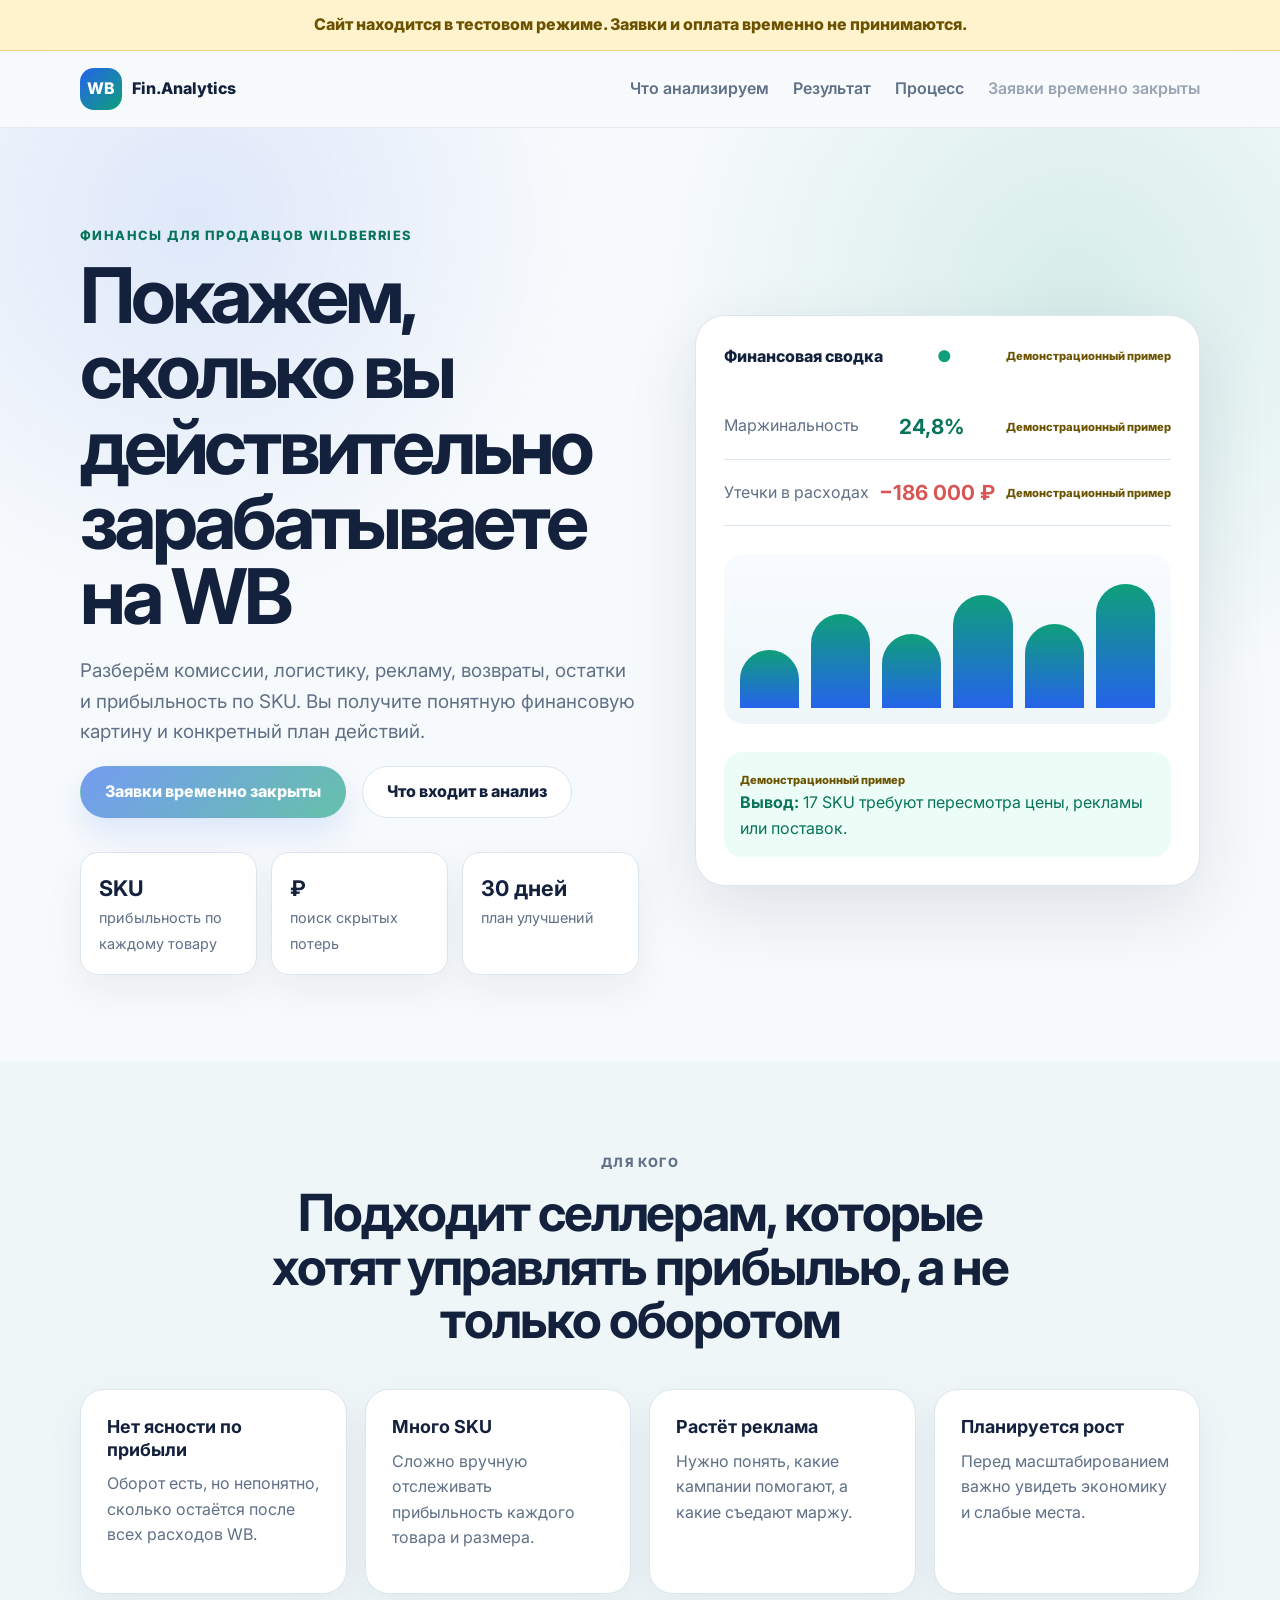
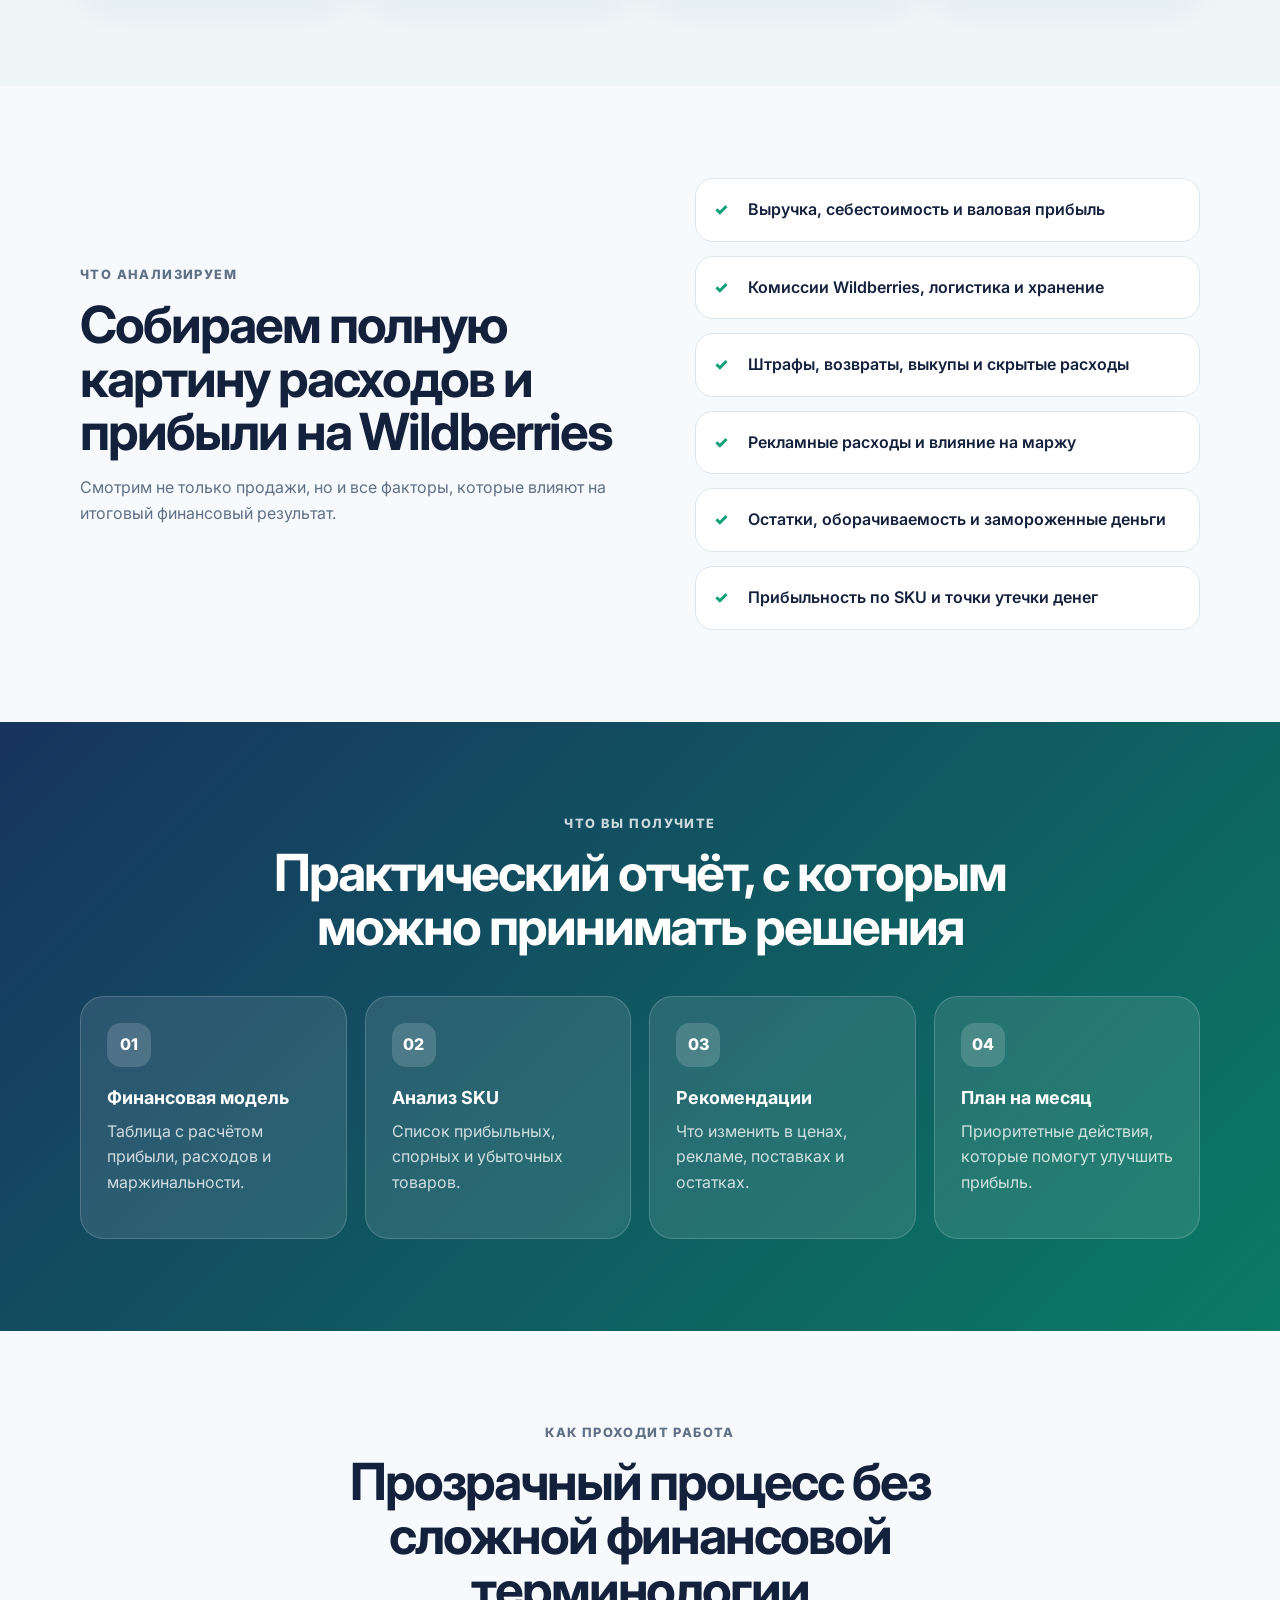
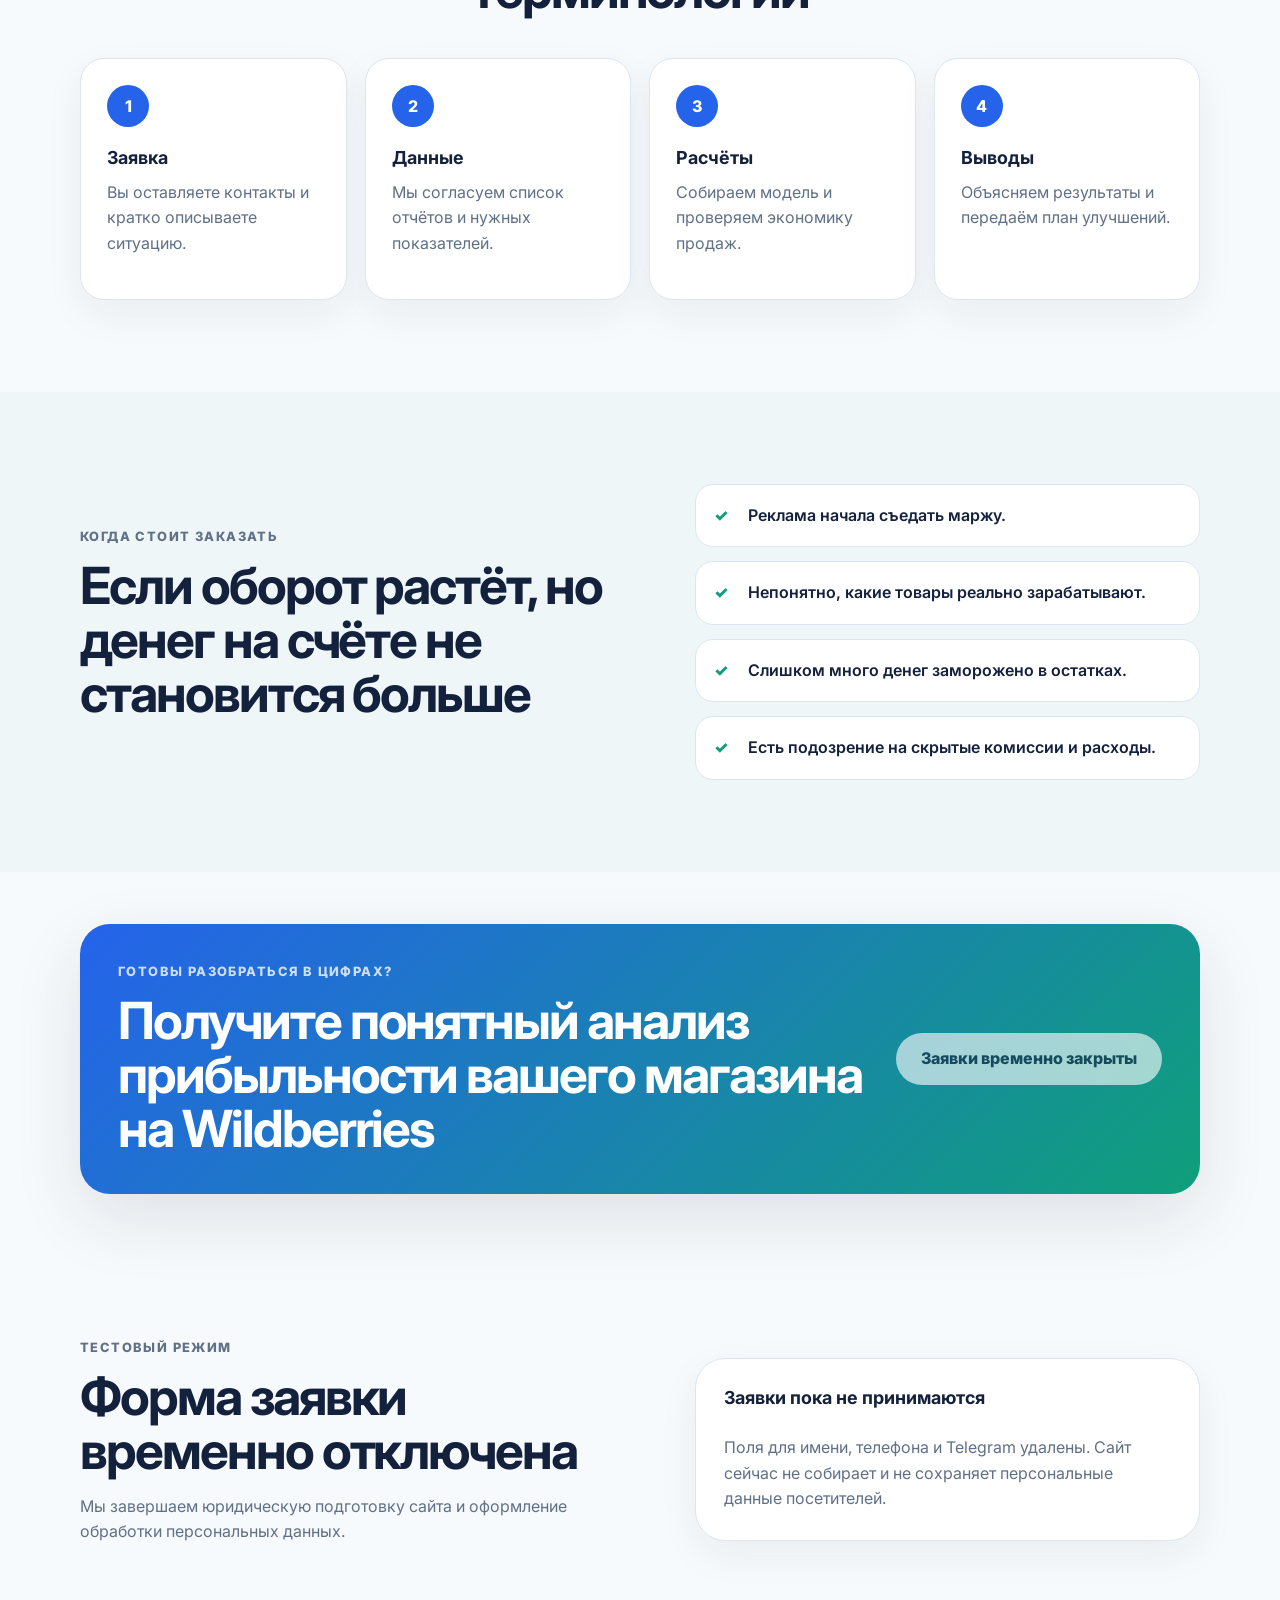
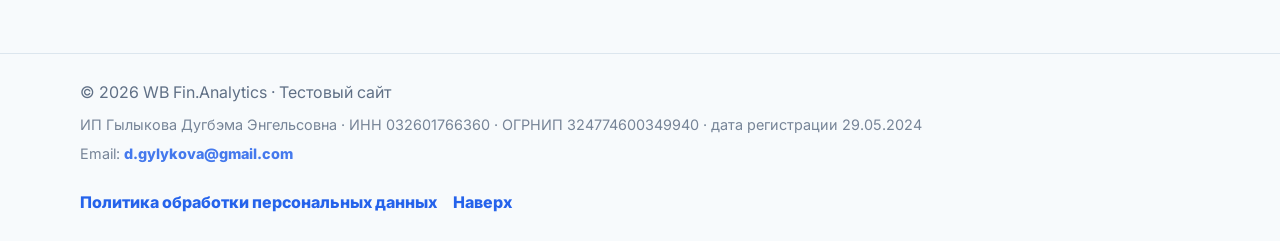
==== commit 3aa7d5e5: "Добавить реквизиты ИП из выписки ЕГРИП" ====
--- a/index.html
+++ b/index.html
@@ -46,7 +46,8 @@
     <div class="container footer-content" style="align-items:flex-start;gap:24px;flex-wrap:wrap;">
       <div>
         <div>© 2026 WB Fin.Analytics · Тестовый сайт</div>
-        <div style="margin-top:8px;font-size:0.9rem;opacity:0.85;">Оператор сайта: индивидуальный предприниматель. Полные реквизиты будут опубликованы до запуска приёма заявок и оплаты.</div>
+        <div style="margin-top:8px;font-size:0.9rem;opacity:0.85;">ИП Гылыкова Дугбэма Энгельсовна · ИНН 032601766360 · ОГРНИП 324774600349940 · дата регистрации 29.05.2024</div>
+        <div style="margin-top:6px;font-size:0.9rem;opacity:0.85;">Email: <a href="mailto:d.gylykova@gmail.com">d.gylykova@gmail.com</a></div>
       </div>
       <div style="display:flex;gap:16px;flex-wrap:wrap;">
         <a href="privacy.html">Политика обработки персональных данных</a>
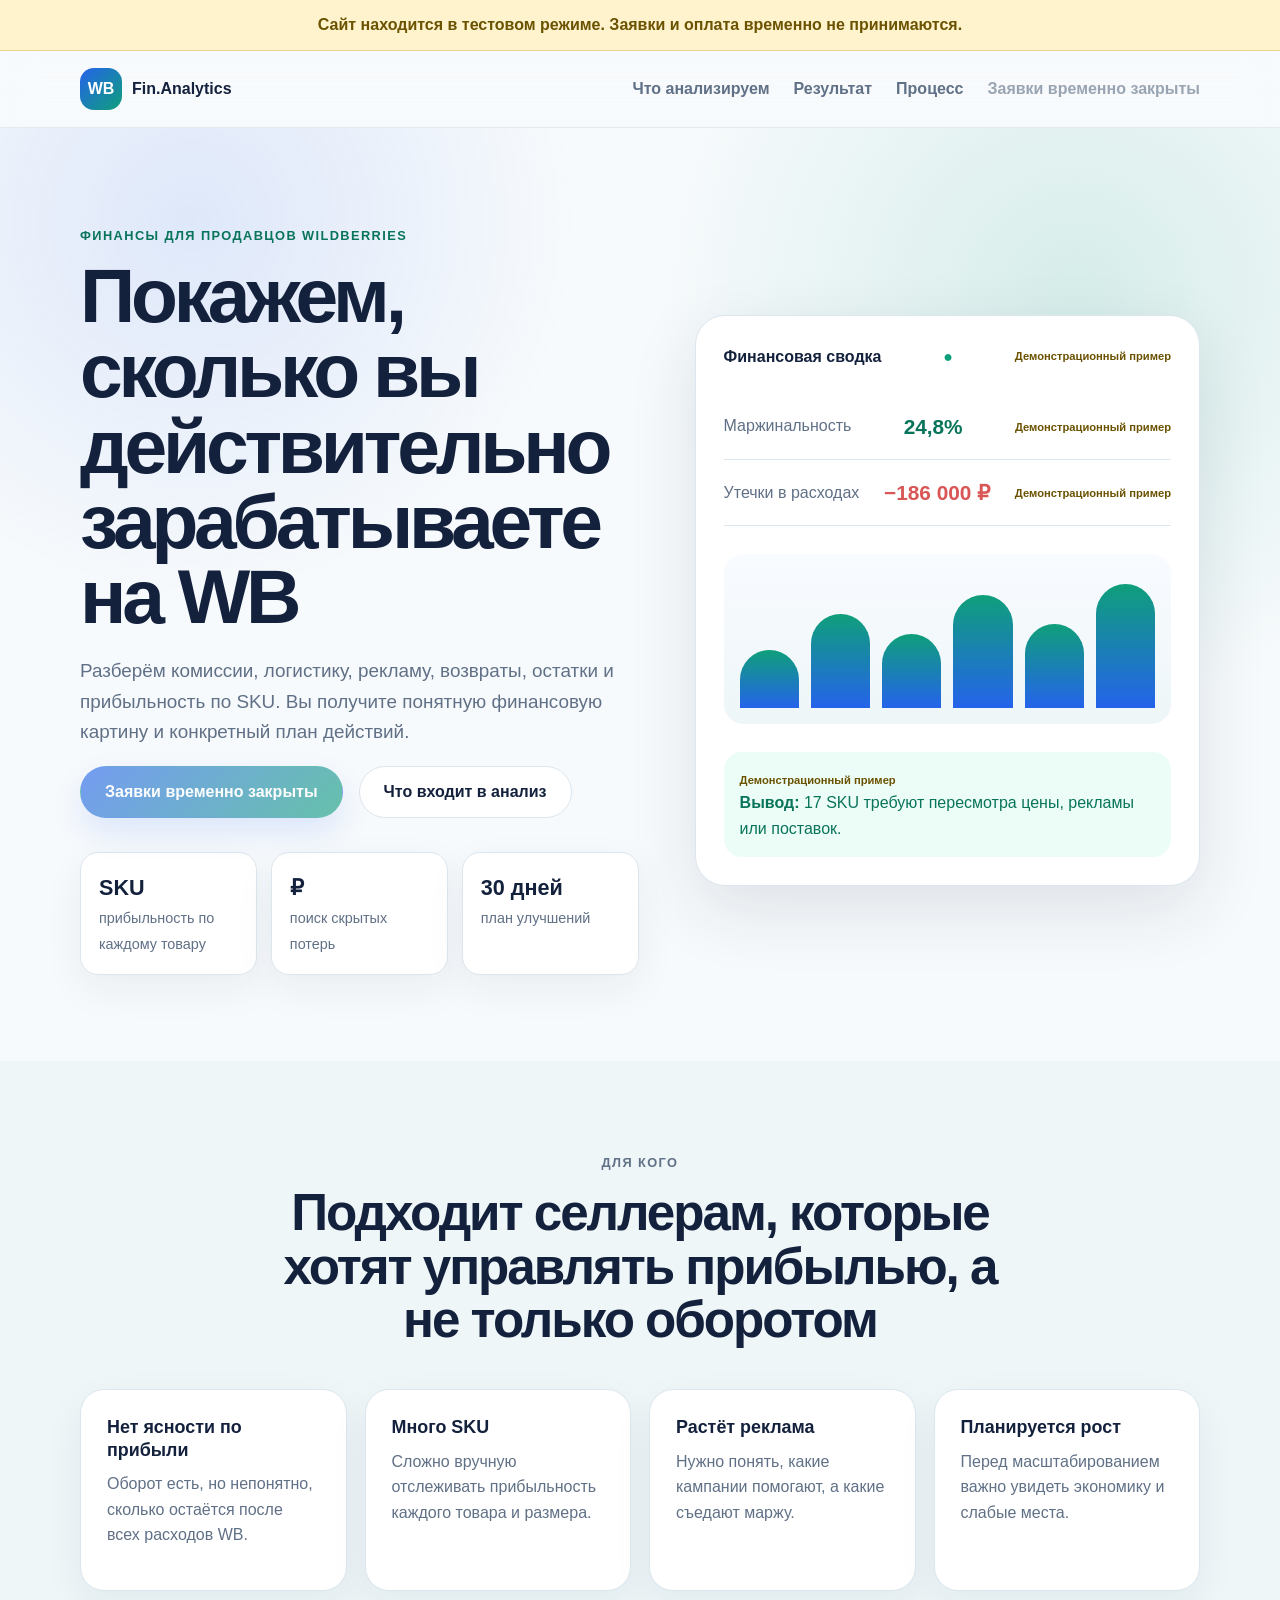
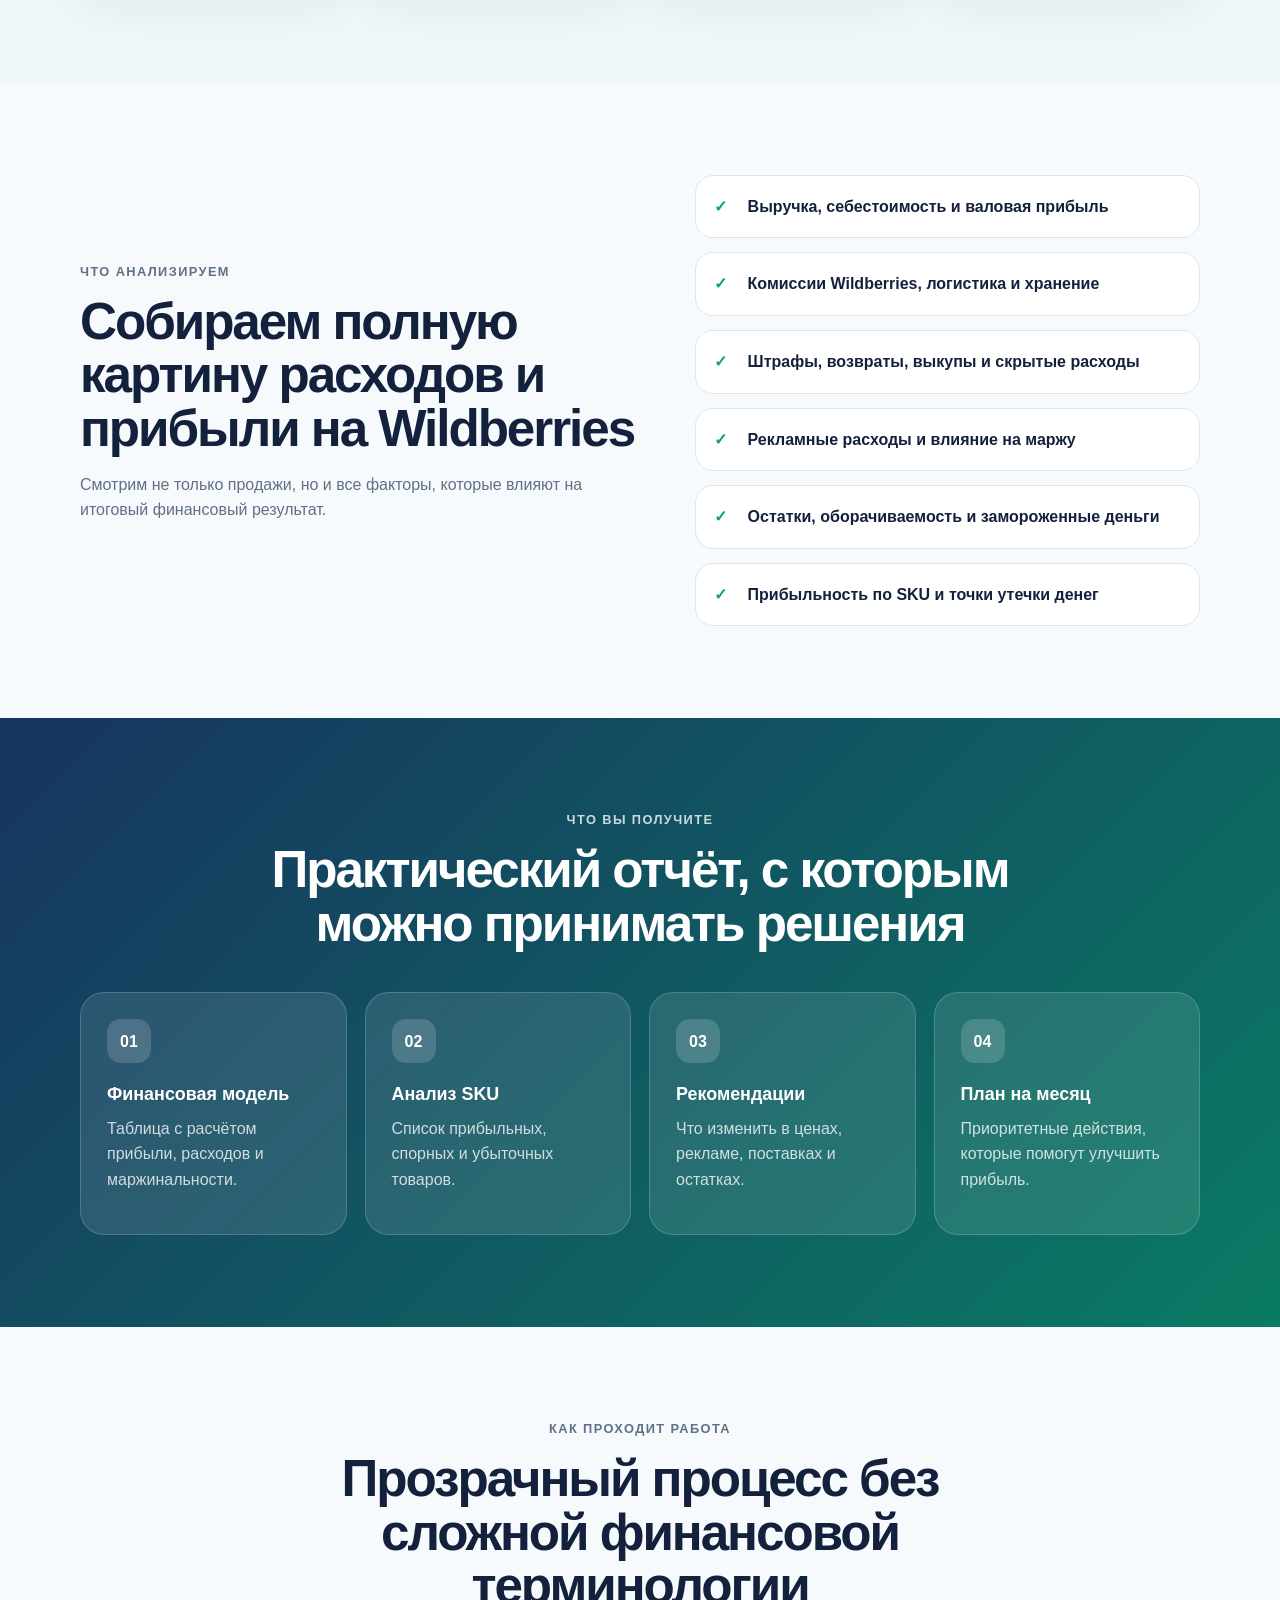
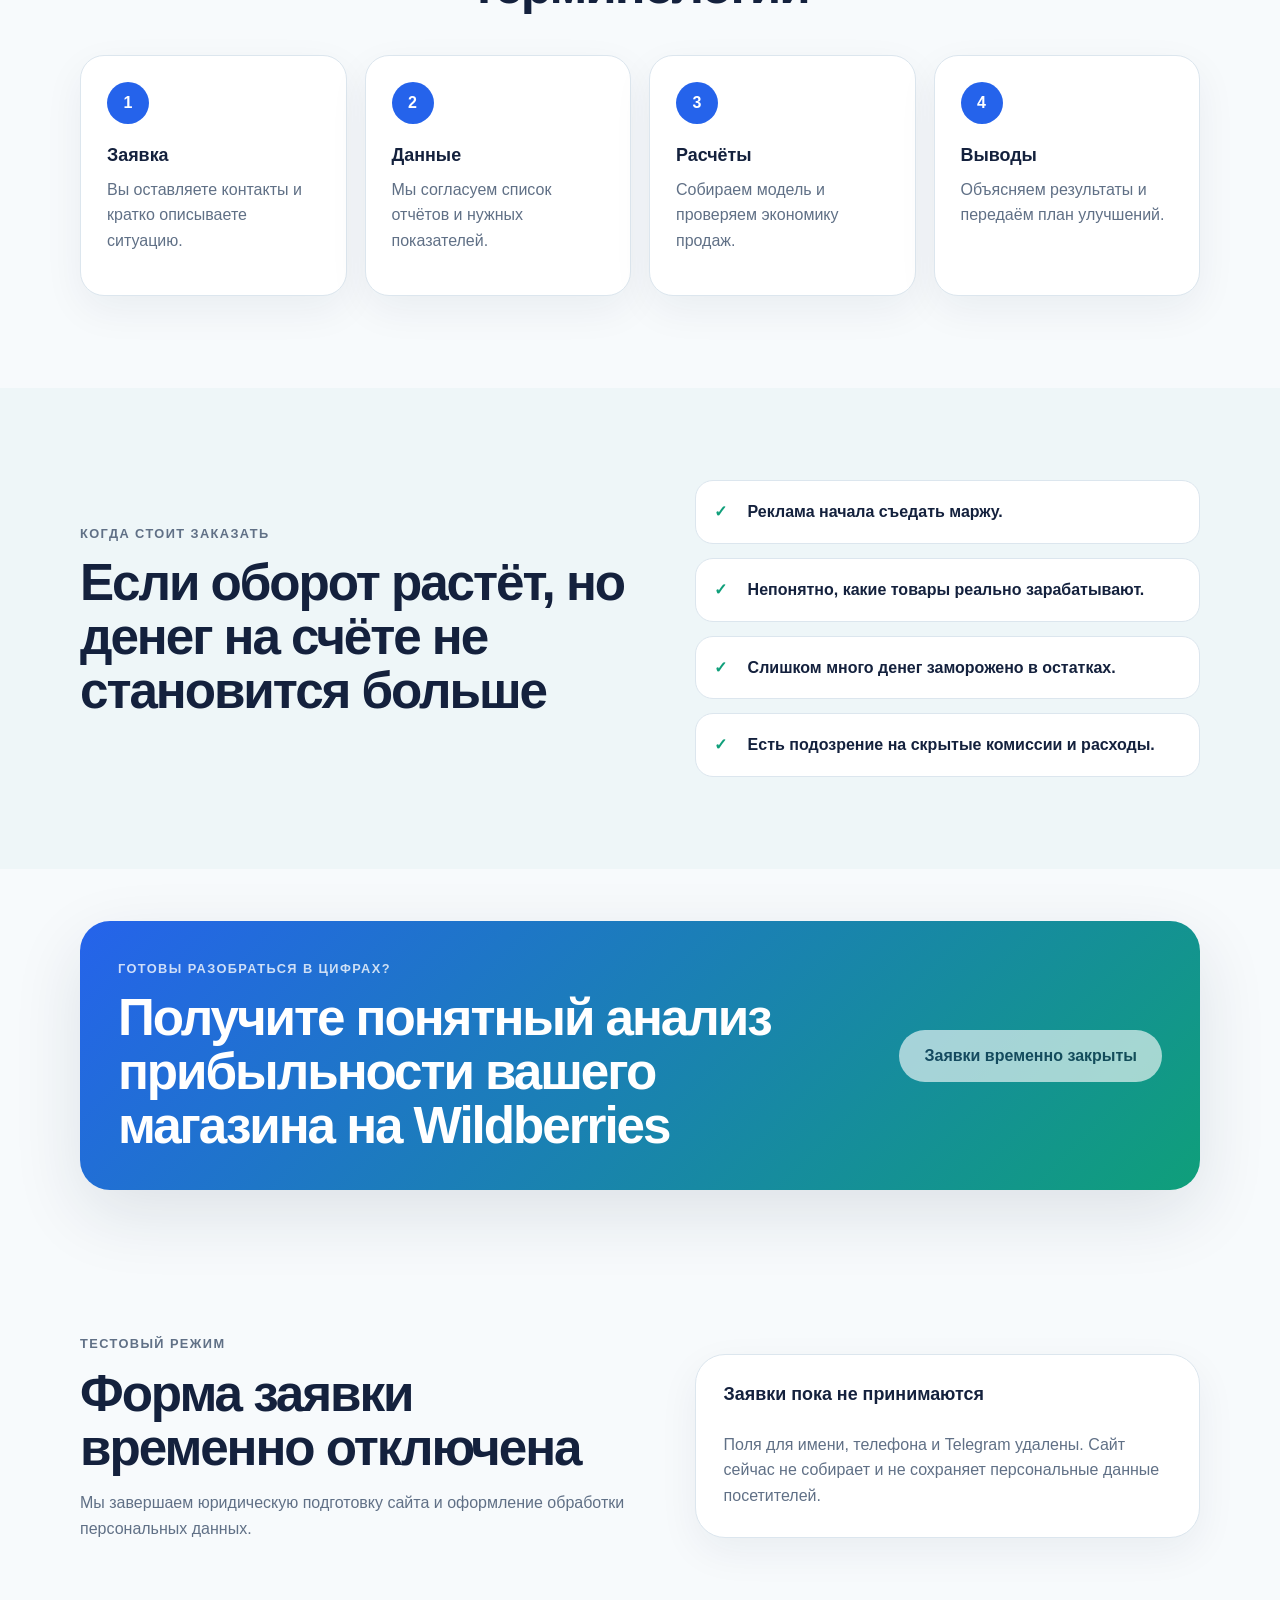
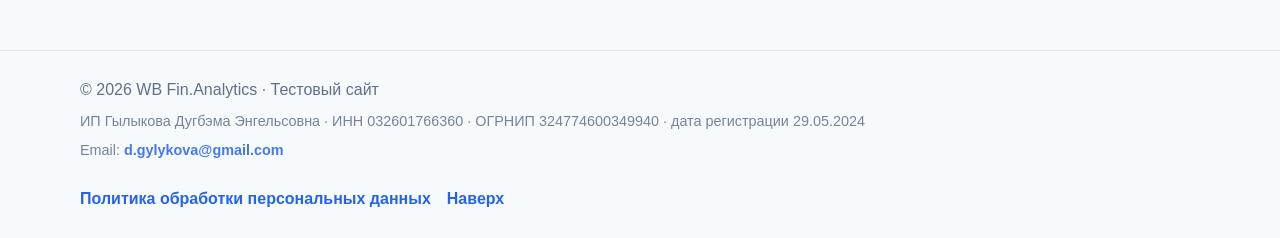
==== commit e2039194: "Убрать внешнюю загрузку Google Fonts" ====
--- a/index.html
+++ b/index.html
@@ -5,9 +5,6 @@
   <meta name="viewport" content="width=device-width, initial-scale=1.0">
   <title>Финансовый анализ продавцов Wildberries</title>
   <meta name="description" content="Финансовый анализ продавцов Wildberries: прибыльность по SKU, комиссии, логистика, реклама, остатки и рекомендации для роста прибыли.">
-  <link rel="preconnect" href="https://fonts.googleapis.com">
-  <link rel="preconnect" href="https://fonts.gstatic.com" crossorigin>
-  <link href="https://fonts.googleapis.com/css2?family=Inter:wght@400;500;600;700;800&display=swap" rel="stylesheet">
   <link rel="stylesheet" href="styles.css">
 </head>
 <body>
